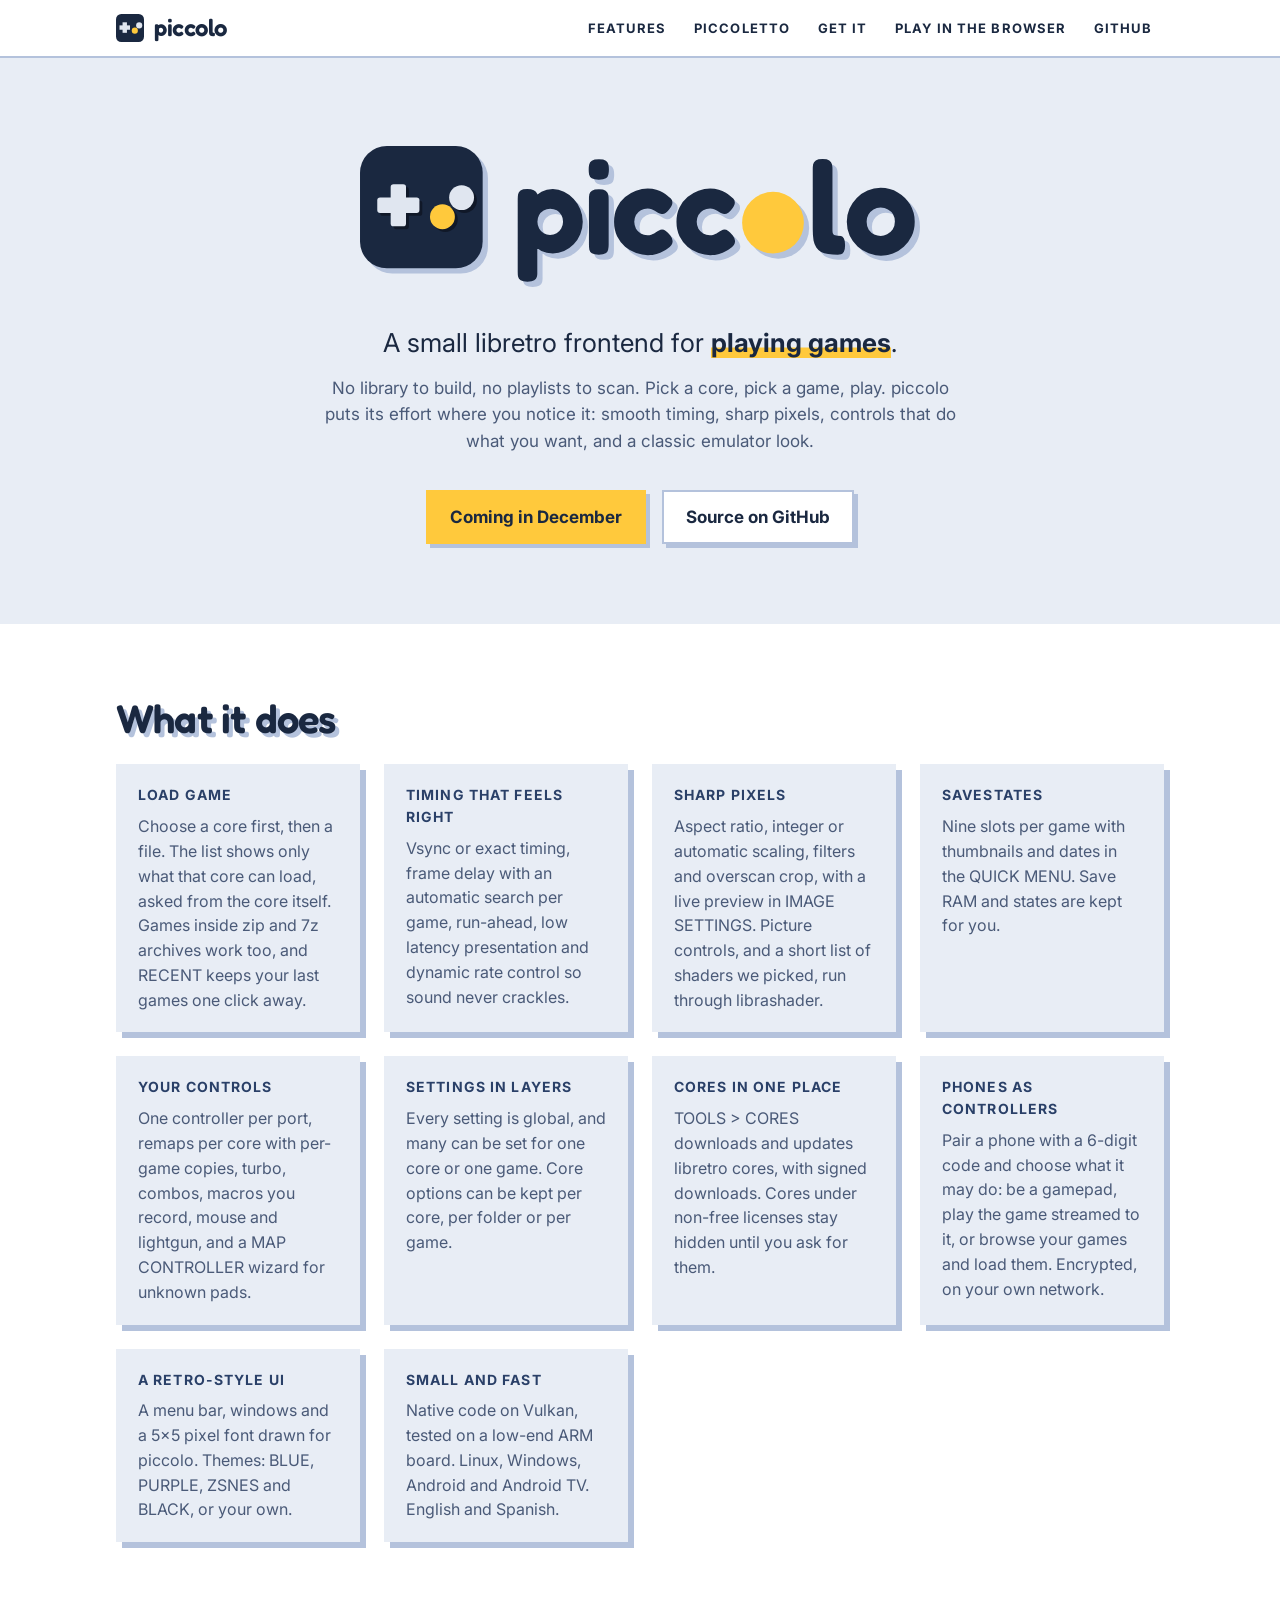
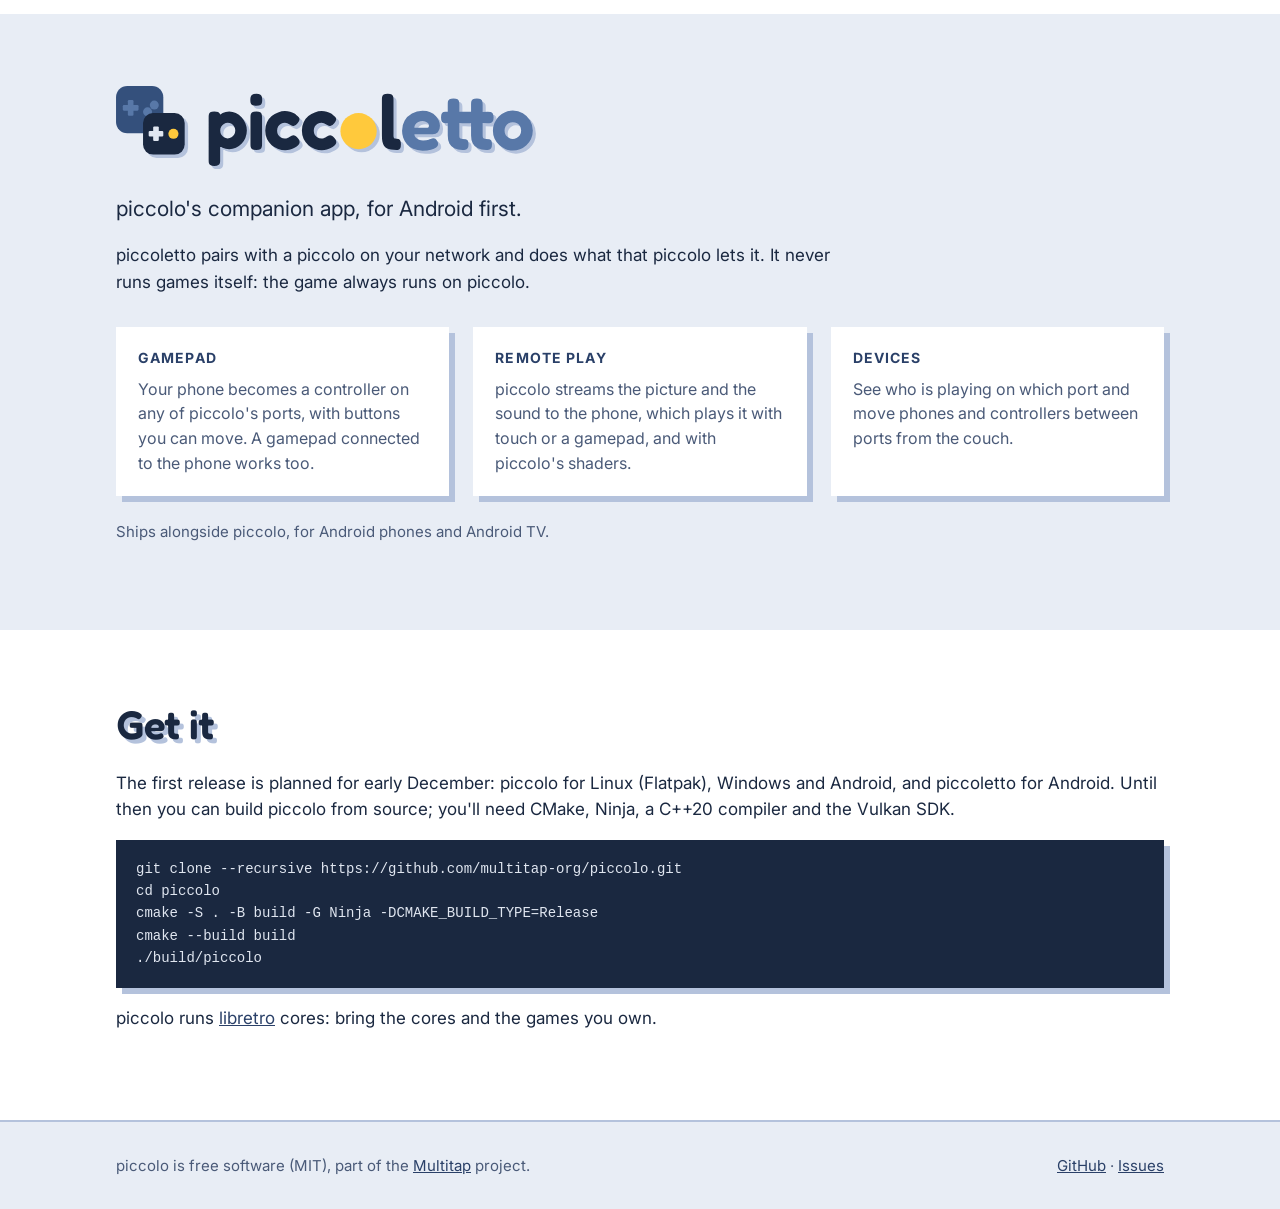
==== index.html @ 85d32338 "play/: piccolo in the browser (SameBoy), the web zip unzipped piccolo 0.3-wasm from piccolo's branch" ====
<!doctype html>
<html lang="en">
<head>
<meta charset="utf-8">
<meta name="viewport" content="width=device-width, initial-scale=1">
<title>piccolo: a small libretro frontend for playing games</title>
<meta name="description" content="piccolo is a small libretro frontend for playing games: no library, just load a game and play, with a retro-style UI, sync options, input mapping and savestates.">
<meta name="color-scheme" content="dark light">
<meta name="theme-color" content="#1A2840">
<link rel="icon" href="img/piccolo-icon-small.svg" type="image/svg+xml">
<link rel="icon" href="img/piccolo-icon-32.png" sizes="32x32" type="image/png">
<link rel="apple-touch-icon" href="img/piccolo-icon-256.png">
<meta property="og:title" content="piccolo">
<meta property="og:description" content="A small libretro frontend for playing games.">
<meta property="og:image" content="https://get-piccolo.app/img/piccolo-logo-dark.png">
<meta property="og:url" content="https://get-piccolo.app/">
<link rel="preconnect" href="https://fonts.googleapis.com">
<link rel="preconnect" href="https://fonts.gstatic.com" crossorigin>
<link rel="stylesheet" href="https://fonts.googleapis.com/css2?family=Fredoka:wght@600&family=Inter:wght@400;600;700&display=swap">
<link rel="stylesheet" href="css/site.css">
</head>
<body>

<header class="top">
  <div class="wrap top-row">
    <a class="brand" href="./"><img src="img/piccolo-icon-small.svg" width="28" height="28" alt=""> piccolo</a>
    <nav aria-label="Main">
      <a href="#features">Features</a>
      <a href="#piccoletto">piccoletto</a>
      <a href="#get">Get it</a>
      <a href="play/">Play in the browser</a>
      <a href="https://github.com/multitap-org/piccolo">GitHub</a>
    </nav>
  </div>
</header>

<main>

<section class="hero">
  <div class="wrap">
    <picture>
      <source srcset="img/piccolo-logo-light.svg" media="(prefers-color-scheme: light)">
      <img class="logo" src="img/piccolo-logo-dark.svg" width="639" height="161" alt="piccolo">
    </picture>
    <p class="tagline">A small libretro frontend for <strong>playing games</strong>.</p>
    <p class="lede">No library to build, no playlists to scan. Pick a core, pick a game, play.
      piccolo puts its effort where you notice it: smooth timing, sharp pixels,
      controls that do what you want, and a classic emulator look.</p>
    <div class="actions">
      <a class="btn primary" href="#get">Coming in December</a>
      <a class="btn" href="https://github.com/multitap-org/piccolo">Source on GitHub</a>
    </div>
  </div>
</section>

<section id="features" class="band">
  <div class="wrap">
    <h2>What it does</h2>
    <div class="grid">
      <article class="card">
        <h3>LOAD GAME</h3>
        <p>Choose a core first, then a file. The list shows only what that core can load, asked
          from the core itself. Games inside zip and 7z archives work too, and RECENT keeps your
          last games one click away.</p>
      </article>
      <article class="card">
        <h3>Timing that feels right</h3>
        <p>Vsync or exact timing, frame delay with an automatic search per game, run-ahead,
          low latency presentation and dynamic rate control so sound never crackles.</p>
      </article>
      <article class="card">
        <h3>Sharp pixels</h3>
        <p>Aspect ratio, integer or automatic scaling, filters and overscan crop, with a live
          preview in IMAGE SETTINGS. Picture controls, and a short list of shaders we picked,
          run through librashader.</p>
      </article>
      <article class="card">
        <h3>Savestates</h3>
        <p>Nine slots per game with thumbnails and dates in the QUICK MENU. Save RAM and states
          are kept for you.</p>
      </article>
      <article class="card">
        <h3>Your controls</h3>
        <p>One controller per port, remaps per core with per-game copies, turbo, combos, macros
          you record, mouse and lightgun, and a MAP CONTROLLER wizard for unknown pads.</p>
      </article>
      <article class="card">
        <h3>Settings in layers</h3>
        <p>Every setting is global, and many can be set for one core or one game. Core options
          can be kept per core, per folder or per game.</p>
      </article>
      <article class="card">
        <h3>Cores in one place</h3>
        <p>TOOLS &gt; CORES downloads and updates libretro cores, with signed downloads. Cores
          under non-free licenses stay hidden until you ask for them.</p>
      </article>
      <article class="card">
        <h3>Phones as controllers</h3>
        <p>Pair a phone with a 6-digit code and choose what it may do: be a gamepad, play the
          game streamed to it, or browse your games and load them. Encrypted, on your
          own network.</p>
      </article>
      <article class="card">
        <h3>A retro-style UI</h3>
        <p>A menu bar, windows and a 5&times;5 pixel font drawn for piccolo. Themes: BLUE,
          PURPLE, ZSNES and BLACK, or your own.</p>
      </article>
      <article class="card">
        <h3>Small and fast</h3>
        <p>Native code on Vulkan, tested on a low-end ARM board. Linux, Windows, Android and
          Android TV. English and Spanish.</p>
      </article>
    </div>
  </div>
</section>

<section id="piccoletto">
  <div class="wrap">
    <div>
      <h2 class="visually-hidden">piccoletto</h2>
      <picture>
        <source srcset="img/piccoletto-logo-light.svg" media="(prefers-color-scheme: light)">
        <img class="logo-small" src="img/piccoletto-logo-dark.svg" width="816" height="161" alt="piccoletto">
      </picture>
      <p class="tagline-small">piccolo's companion app, for Android first.</p>
      <p>piccoletto pairs with a piccolo on your network and does what that piccolo lets it.
        It never runs games itself: the game always runs on piccolo.</p>
      <div class="modes">
        <article class="card">
          <h3>GAMEPAD</h3>
          <p>Your phone becomes a controller on any of piccolo's ports, with buttons you can
            move. A gamepad connected to the phone works too.</p>
        </article>
        <article class="card">
          <h3>REMOTE PLAY</h3>
          <p>piccolo streams the picture and the sound to the phone, which plays it with
            touch or a gamepad, and with piccolo's shaders.</p>
        </article>
        <article class="card">
          <h3>DEVICES</h3>
          <p>See who is playing on which port and move phones and controllers between ports
            from the couch.</p>
        </article>
      </div>
      <p class="note">Ships alongside piccolo, for Android phones and Android TV.</p>
    </div>
  </div>
</section>

<section id="get" class="band">
  <div class="wrap">
    <h2>Get it</h2>
    <p>The first release is planned for early December: piccolo for Linux (Flatpak), Windows and
      Android, and piccoletto for Android. Until then you can build piccolo from source; you'll
      need CMake, Ninja, a C++20 compiler and the Vulkan SDK.</p>
<pre><code>git clone --recursive https://github.com/multitap-org/piccolo.git
cd piccolo
cmake -S . -B build -G Ninja -DCMAKE_BUILD_TYPE=Release
cmake --build build
./build/piccolo</code></pre>
    <p>piccolo runs <a href="https://www.libretro.com/">libretro</a> cores: bring the cores and the games you own.</p>
  </div>
</section>

</main>

<footer>
  <div class="wrap foot-row">
    <p>piccolo is free software (MIT), part of the <a href="https://github.com/multitap-org">Multitap</a> project.</p>
    <p><a href="https://github.com/multitap-org/piccolo">GitHub</a> &middot; <a href="https://github.com/multitap-org/piccolo/issues">Issues</a></p>
  </div>
</footer>

</body>
</html>
---- css/site.css ----
/* piccolo site. Colors from the BLUE theme (see piccolo/assets/branding/README.md). */

:root {
  --bg: #1A2840;
  --band: #2A4068;
  --card: #2A4068;
  --card-on-band: #1A2840;
  --text: #E0E6F0;
  --muted: #AEBBD4;
  --shadow: #101828;
  --edge: #5878A8;
  --accent: #FFC93C;
  --link: #9DB8E8;
  --code-bg: #101828;
}

@media (prefers-color-scheme: light) {
  :root {
    --bg: #E8EDF5;
    --band: #FFFFFF;
    --card: #FFFFFF;
    --card-on-band: #E8EDF5;
    --text: #1A2840;
    --muted: #4A5A78;
    --shadow: #B4C2DC;
    --edge: #B4C2DC;
    --accent: #FFC93C;
    --link: #2A4068;
    --code-bg: #1A2840;
  }
}

* { box-sizing: border-box; }

body {
  margin: 0;
  background: var(--bg);
  color: var(--text);
  font: 400 17px/1.55 Inter, system-ui, sans-serif;
}

a { color: var(--link); }
a:hover { color: var(--accent); }

.wrap { max-width: 1080px; margin: 0 auto; padding: 0 16px; }

h2, h3, .brand { font-family: Fredoka, Inter, sans-serif; font-weight: 600; letter-spacing: -0.02em; }
h2 { font-size: 40px; line-height: 1.1; margin: 0 0 24px; text-shadow: 4px 4px 0 var(--shadow); }

/* Header: like piccolo's menu bar, uppercase entries on one strip. */
.top { background: var(--band); border-bottom: 2px solid var(--shadow); }
.top-row { display: flex; align-items: center; justify-content: space-between; gap: 16px; flex-wrap: wrap; min-height: 56px; }
.brand { display: flex; align-items: center; gap: 10px; font-size: 24px; color: var(--text); text-decoration: none; }
nav { display: flex; gap: 4px; flex-wrap: wrap; }
nav a {
  color: var(--text); text-decoration: none; padding: 10px 12px;
  font-size: 13px; font-weight: 700; letter-spacing: 0.08em; text-transform: uppercase;
}
nav a:hover { background: var(--accent); color: #1A2840; }

section { padding: 72px 0; }
.band { background: var(--band); }

.hero { padding: 88px 0 80px; text-align: center; }
.logo { width: min(560px, 100%); height: auto; }
.tagline { font-size: 26px; margin: 28px 0 12px; }
.tagline strong { color: var(--accent); font-weight: 700; }
.lede { max-width: 640px; margin: 0 auto; color: var(--muted); }

.actions { display: flex; gap: 16px; justify-content: center; flex-wrap: wrap; margin-top: 36px; }
.btn {
  display: inline-block; min-height: 48px; padding: 12px 22px;
  font-weight: 700; text-decoration: none; color: var(--text);
  background: var(--band); border: 2px solid var(--edge);
  box-shadow: 4px 4px 0 var(--shadow);
}
.btn:hover { color: var(--text); transform: translate(2px, 2px); box-shadow: 2px 2px 0 var(--shadow); }
.btn.primary { background: var(--accent); border-color: var(--accent); color: #1A2840; }

.grid { display: grid; grid-template-columns: repeat(auto-fill, minmax(240px, 1fr)); gap: 24px; }
.card { background: var(--card-on-band); padding: 20px 22px; box-shadow: 6px 6px 0 var(--shadow); }
.card h3 {
  margin: 0 0 8px; font-family: Inter, sans-serif; font-size: 14px; font-weight: 700;
  letter-spacing: 0.08em; text-transform: uppercase; color: var(--accent);
}
/* Yellow text doesn't read on the light page: there the accent is a highlighter stroke. */
@media (prefers-color-scheme: light) {
  .card h3 { color: #2A4068; }
  .tagline strong { color: var(--text); box-shadow: inset 0 -0.4em 0 var(--accent); }
}
.card p { margin: 0; color: var(--muted); font-size: 16px; }

.logo-small { width: min(420px, 100%); height: auto; margin-bottom: 16px; }
.visually-hidden {
  position: absolute; width: 1px; height: 1px; overflow: hidden;
  clip: rect(0 0 0 0); white-space: nowrap;
}
#piccoletto p { max-width: 720px; }
.tagline-small { font-size: 21px; margin: 0 0 8px; }
.modes { display: grid; grid-template-columns: repeat(auto-fit, minmax(240px, 1fr)); gap: 24px; margin: 32px 0 24px; }
.modes .card { background: var(--card); }
.note { color: var(--muted); font-size: 15px; }

pre {
  background: var(--code-bg); color: #E0E6F0; padding: 18px 20px; overflow-x: auto;
  font: 14px/1.6 ui-monospace, "JetBrains Mono", Menlo, monospace;
  box-shadow: 6px 6px 0 var(--shadow);
}

footer { padding: 32px 0; border-top: 2px solid var(--shadow); color: var(--muted); font-size: 15px; }
.foot-row { display: flex; justify-content: space-between; gap: 16px; flex-wrap: wrap; }
footer p { margin: 0; }

@media (max-width: 600px) {
  h2 { font-size: 32px; }
  section { padding: 56px 0; }
  .hero { padding: 56px 0; }
  .tagline { font-size: 21px; }
}
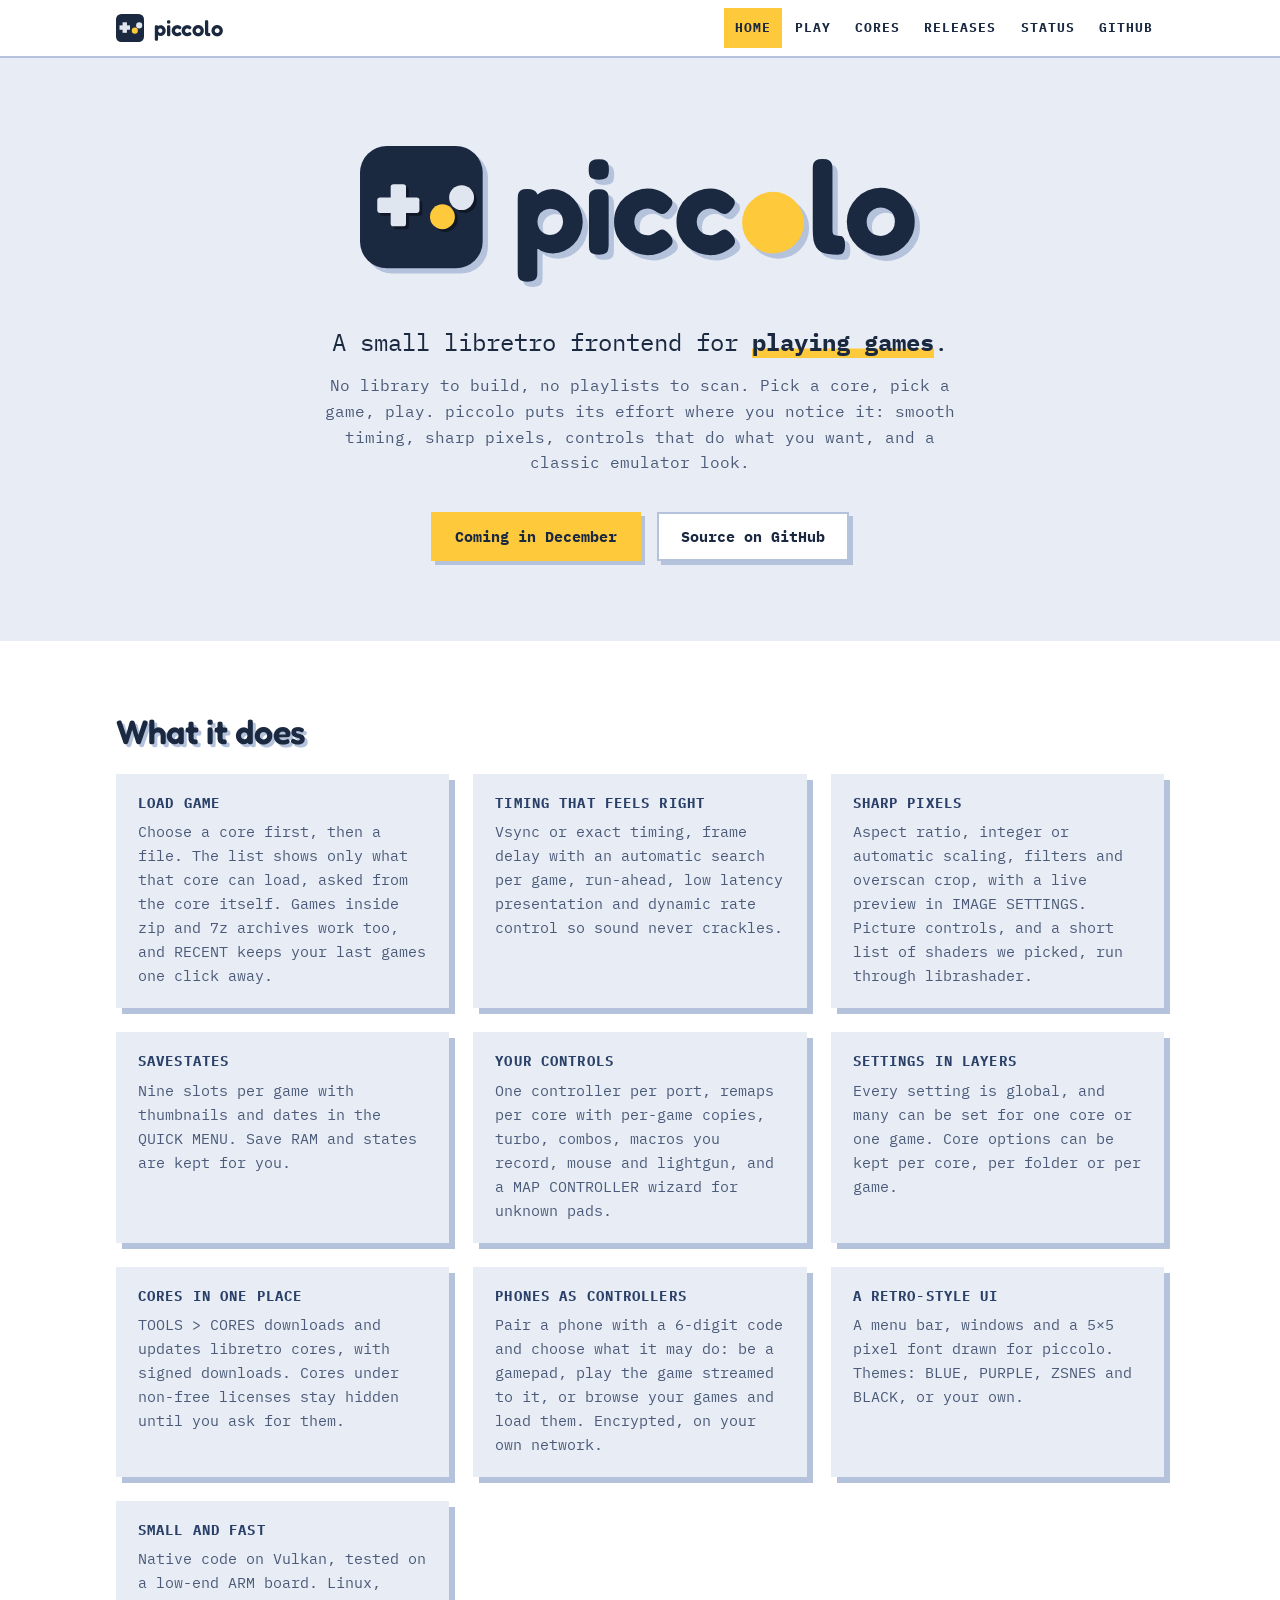
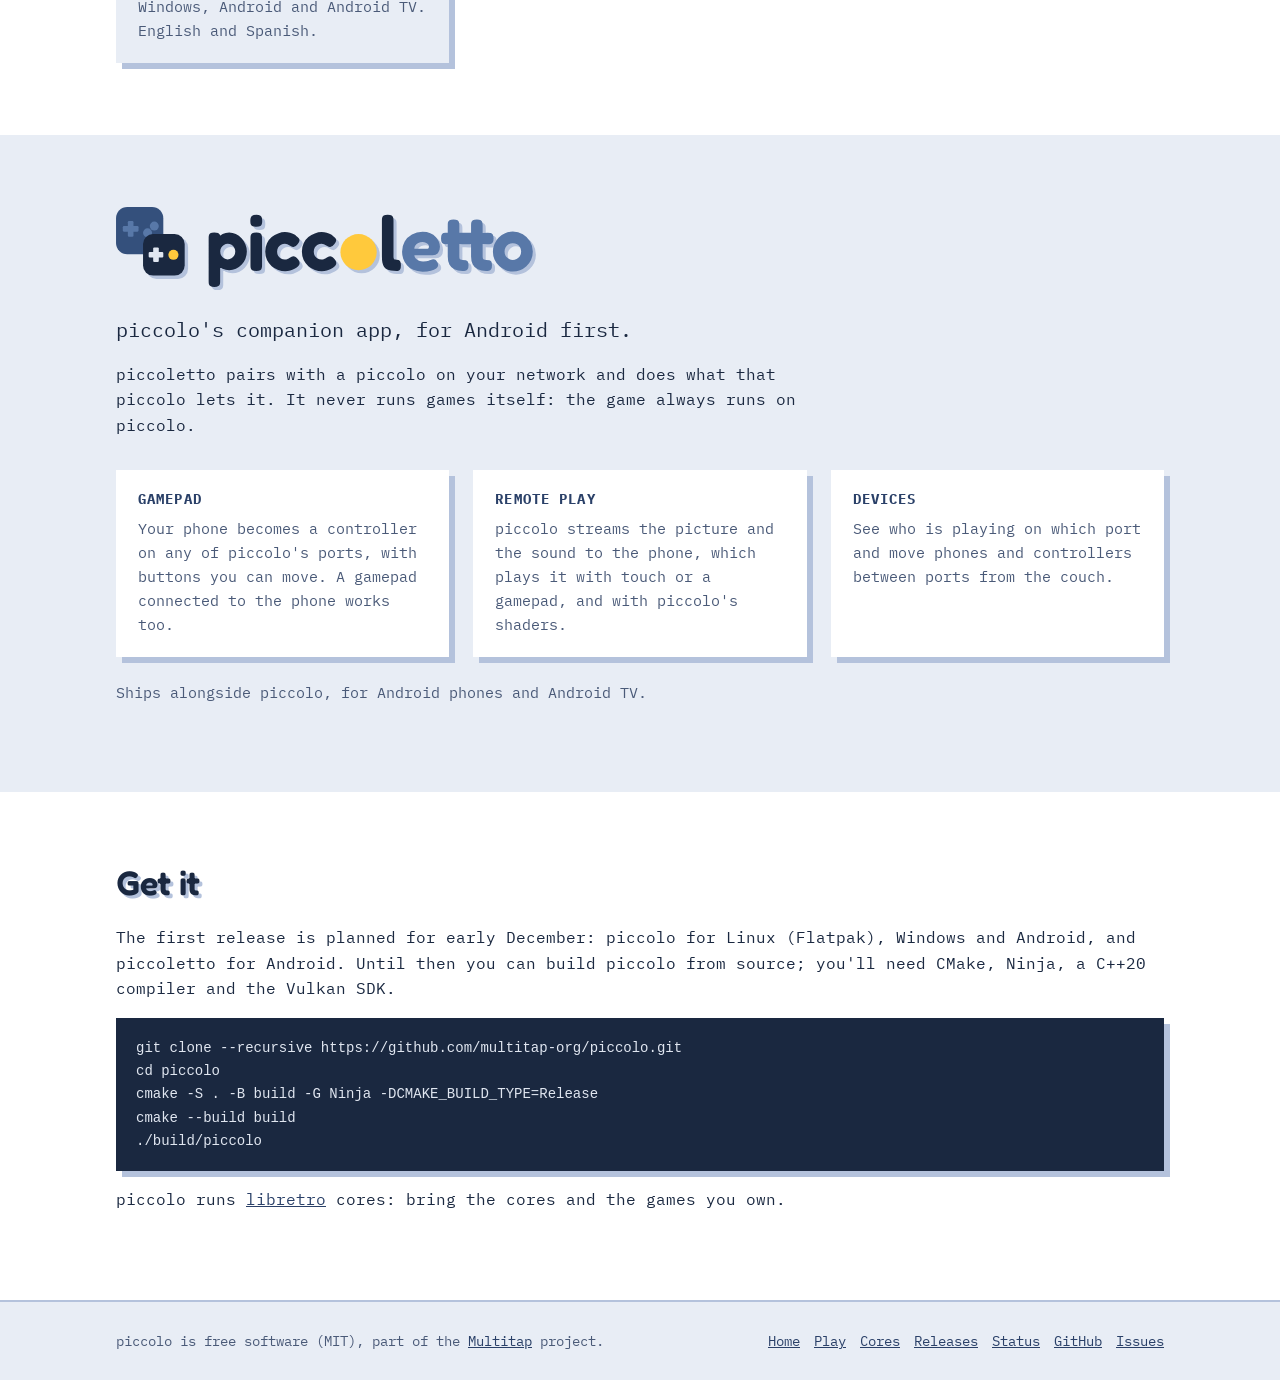
==== commit 748b346b: "The shared look of piccolo's websites: assets/v1 (Fredoka + IBM Plex Mono served here, sites bar, fo" ====
--- a/index.html
+++ b/index.html
@@ -14,25 +14,26 @@
 <meta property="og:description" content="A small libretro frontend for playing games.">
 <meta property="og:image" content="https://get-piccolo.app/img/piccolo-logo-dark.png">
 <meta property="og:url" content="https://get-piccolo.app/">
-<link rel="preconnect" href="https://fonts.googleapis.com">
-<link rel="preconnect" href="https://fonts.gstatic.com" crossorigin>
-<link rel="stylesheet" href="https://fonts.googleapis.com/css2?family=Fredoka:wght@600&family=Inter:wght@400;600;700&display=swap">
-<link rel="stylesheet" href="css/site.css">
+<link rel="stylesheet" href="assets/v1/site.css">
+<link rel="stylesheet" href="css/home.css">
 </head>
-<body>
+<body data-site="home">
 
-<header class="top">
-  <div class="wrap top-row">
-    <a class="brand" href="./"><img src="img/piccolo-icon-small.svg" width="28" height="28" alt=""> piccolo</a>
-    <nav aria-label="Main">
-      <a href="#features">Features</a>
-      <a href="#piccoletto">piccoletto</a>
-      <a href="#get">Get it</a>
-      <a href="play/">Play in the browser</a>
+<!-- sites-header (tools/sync-snippets.sh) -->
+<header class="sites-bar">
+  <div class="wrap sites-bar-row">
+    <a class="sites-brand" href="https://get-piccolo.app/"><svg viewBox="0 0 64 64" aria-hidden="true"><rect width="64" height="64" rx="12" fill="#1A2840"/><rect x="8" y="26" width="24" height="10" fill="#E0E6F0"/><rect x="15" y="19" width="10" height="24" fill="#E0E6F0"/><circle cx="43" cy="38" r="7" fill="#FFC93C"/><circle cx="53" cy="26" r="7" fill="#E0E6F0"/></svg> piccolo</a>
+    <nav class="sites-nav" aria-label="piccolo's sites">
+      <a data-site="home" href="https://get-piccolo.app/">Home</a>
+      <a data-site="play" href="https://get-piccolo.app/play/">Play</a>
+      <a data-site="cores" href="https://cores.get-piccolo.app/cores/">Cores</a>
+      <a data-site="releases" href="https://releases.get-piccolo.app/">Releases</a>
+      <a data-site="status" href="https://beacon.get-piccolo.app/status/">Status</a>
       <a href="https://github.com/multitap-org/piccolo">GitHub</a>
     </nav>
   </div>
 </header>
+<!-- /sites-header -->
 
 <main>
 
@@ -164,12 +165,14 @@
 
 </main>
 
-<footer>
-  <div class="wrap foot-row">
+<!-- sites-footer (tools/sync-snippets.sh) -->
+<footer class="sites-foot">
+  <div class="wrap sites-foot-row">
     <p>piccolo is free software (MIT), part of the <a href="https://github.com/multitap-org">Multitap</a> project.</p>
-    <p><a href="https://github.com/multitap-org/piccolo">GitHub</a> &middot; <a href="https://github.com/multitap-org/piccolo/issues">Issues</a></p>
+    <p class="sites-foot-links"><a href="https://get-piccolo.app/">Home</a> <a href="https://get-piccolo.app/play/">Play</a> <a href="https://cores.get-piccolo.app/cores/">Cores</a> <a href="https://releases.get-piccolo.app/">Releases</a> <a href="https://beacon.get-piccolo.app/status/">Status</a> <a href="https://github.com/multitap-org/piccolo">GitHub</a> <a href="https://github.com/multitap-org/piccolo/issues">Issues</a></p>
   </div>
 </footer>
+<!-- /sites-footer -->
 
 </body>
 </html>
--- a/assets/v1/site.css
+++ b/assets/v1/site.css
@@ -0,0 +1,187 @@
+/* piccolo's websites: the look they all share (assets/v1/README.md).
+   get-piccolo.app, play., cores., releases. and the beacon's status page link
+   or copy this file; each page adds only its own parts.
+   Colors from piccolo's BLUE theme (piccolo/assets/branding/README.md): dark
+   by default, light with prefers-color-scheme. Headings in Fredoka, text in
+   IBM Plex Mono (both OFL, fonts/), served from here: no font requests to
+   anyone else.
+   v1 stays compatible: class names and tokens here are only added, never
+   renamed or removed. A breaking change is a new folder, v2. */
+
+@font-face {
+  font-family: "Fredoka";
+  font-weight: 600;
+  font-display: swap;
+  src: url("fonts/fredoka-600.woff2") format("woff2");
+}
+@font-face {
+  font-family: "IBM Plex Mono";
+  font-weight: 400;
+  font-display: swap;
+  src: url("fonts/plex-mono-400.woff2") format("woff2");
+}
+@font-face {
+  font-family: "IBM Plex Mono";
+  font-weight: 700;
+  font-display: swap;
+  src: url("fonts/plex-mono-700.woff2") format("woff2");
+}
+
+:root {
+  --bg: #1A2840;
+  --band: #2A4068;
+  --card: #2A4068;
+  --card-on-band: #1A2840;
+  --text: #E0E6F0;
+  --muted: #AEBBD4;
+  --shadow: #101828;
+  --edge: #5878A8;
+  --grid: #3A5482;
+  --accent: #FFC93C;
+  --on-accent: #1A2840;
+  --heading-accent: #FFC93C;
+  --link: #9DB8E8;
+  --good: #6FD08C;
+  --code-bg: #101828;
+  --font-text: "IBM Plex Mono", ui-monospace, Menlo, Consolas, monospace;
+  --font-heading: "Fredoka", system-ui, sans-serif;
+  color-scheme: dark;
+}
+
+@media (prefers-color-scheme: light) {
+  :root {
+    --bg: #E8EDF5;
+    --band: #FFFFFF;
+    --card: #FFFFFF;
+    --card-on-band: #E8EDF5;
+    --text: #1A2840;
+    --muted: #4A5A78;
+    --shadow: #B4C2DC;
+    --edge: #B4C2DC;
+    --grid: #D2DBEA;
+    /* Yellow text doesn't read on the light page: headings go blue. */
+    --heading-accent: #2A4068;
+    --link: #2A4068;
+    --good: #1E8A45;
+    --code-bg: #1A2840;
+    color-scheme: light;
+  }
+}
+
+* { box-sizing: border-box; }
+
+body {
+  margin: 0;
+  background: var(--bg);
+  color: var(--text);
+  font: 400 16px/1.6 var(--font-text);
+}
+
+a { color: var(--link); }
+a:hover { color: var(--accent); }
+a:focus-visible, button:focus-visible { outline: 2px solid var(--accent); outline-offset: 2px; }
+
+.wrap { max-width: 1080px; margin: 0 auto; padding: 0 16px; }
+
+h1, h2, h3 { font-family: var(--font-heading); font-weight: 600; letter-spacing: -0.01em; text-wrap: balance; }
+h1, h2 { line-height: 1.1; text-shadow: 3px 3px 0 var(--shadow); }
+h1 { font-size: 40px; margin: 0 0 20px; }
+h2 { font-size: 34px; margin: 0 0 24px; }
+
+/* Small uppercase label above a group. */
+.label {
+  margin: 0 0 10px; font-size: 12px; font-weight: 700; letter-spacing: 0.1em;
+  text-transform: uppercase; color: var(--muted);
+}
+
+/* ---- The sites bar: the same markup on every site (sites-header.html).
+   <body data-site="home|play|cores|releases|status"> lights its entry and
+   names the site next to the brand. ---- */
+.sites-bar { background: var(--band); border-bottom: 2px solid var(--shadow); }
+.sites-bar-row { display: flex; align-items: center; gap: 8px 20px; flex-wrap: wrap; min-height: 56px; }
+.sites-brand {
+  display: flex; align-items: center; gap: 10px; color: var(--text); text-decoration: none;
+  font: 600 22px/1 var(--font-heading); letter-spacing: -0.01em; white-space: nowrap;
+}
+.sites-brand svg { width: 28px; height: 28px; flex: none; }
+.sites-brand::after { font: 400 14px/1 var(--font-text); color: var(--muted); letter-spacing: 0; }
+body[data-site="play"] .sites-brand::after { content: "/ play"; }
+body[data-site="cores"] .sites-brand::after { content: "/ cores"; }
+body[data-site="releases"] .sites-brand::after { content: "/ releases"; }
+body[data-site="status"] .sites-brand::after { content: "/ status"; }
+.sites-nav { display: flex; gap: 2px; margin-left: auto; }
+.sites-nav a {
+  color: var(--text); text-decoration: none; padding: 10px 11px; white-space: nowrap;
+  font-size: 13px; font-weight: 700; letter-spacing: 0.08em; text-transform: uppercase;
+}
+.sites-nav a:hover { color: var(--text); box-shadow: inset 0 -3px 0 var(--accent); }
+body[data-site="home"] .sites-nav a[data-site="home"],
+body[data-site="play"] .sites-nav a[data-site="play"],
+body[data-site="cores"] .sites-nav a[data-site="cores"],
+body[data-site="releases"] .sites-nav a[data-site="releases"],
+body[data-site="status"] .sites-nav a[data-site="status"] {
+  background: var(--accent); color: var(--on-accent); box-shadow: none;
+}
+
+/* ---- The footer: identical everywhere (sites-footer.html). ---- */
+.sites-foot { border-top: 2px solid var(--shadow); color: var(--muted); font-size: 14px; padding: 28px 0 32px; }
+.sites-foot-row { display: flex; justify-content: space-between; gap: 8px 24px; flex-wrap: wrap; }
+.sites-foot p { margin: 0; }
+.sites-foot-links { display: flex; flex-wrap: wrap; gap: 4px 14px; }
+
+/* ---- Pieces the pages share ---- */
+.btn {
+  display: inline-block; min-height: 48px; padding: 12px 22px;
+  font: 700 15px/1.4 var(--font-text); text-decoration: none; color: var(--text);
+  background: var(--band); border: 2px solid var(--edge); box-shadow: 4px 4px 0 var(--shadow);
+  cursor: pointer;
+}
+.btn:hover { color: var(--text); transform: translate(2px, 2px); box-shadow: 2px 2px 0 var(--shadow); }
+.btn.primary { background: var(--accent); border-color: var(--accent); color: var(--on-accent); }
+
+.panel { background: var(--band); box-shadow: 6px 6px 0 var(--shadow); }
+.card { background: var(--card-on-band); padding: 20px 22px; box-shadow: 6px 6px 0 var(--shadow); }
+.card h3 {
+  margin: 0 0 8px; font: 700 14px/1.3 var(--font-text); letter-spacing: 0.08em;
+  text-transform: uppercase; color: var(--heading-accent);
+}
+.card p { margin: 0; color: var(--muted); font-size: 15px; }
+
+pre {
+  background: var(--code-bg); color: #E0E6F0; padding: 18px 20px; overflow-x: auto;
+  font: 14px/1.6 var(--font-text); box-shadow: 6px 6px 0 var(--shadow);
+}
+
+/* A file listing (cores., releases.): <div class="panel table-wrap"><table class="listing">. */
+.table-wrap { overflow-x: auto; }
+table.listing { width: 100%; border-collapse: collapse; font-size: 15px; }
+table.listing th, table.listing td { padding: 8px 14px; text-align: left; white-space: nowrap; }
+table.listing th {
+  font-size: 12px; font-weight: 700; letter-spacing: 0.1em; text-transform: uppercase;
+  color: var(--muted); border-bottom: 2px solid var(--shadow);
+}
+table.listing tr + tr td { border-top: 1px solid var(--shadow); }
+table.listing td.name { width: 100%; white-space: normal; overflow-wrap: anywhere; }
+table.listing a { text-decoration: none; }
+table.listing tr.dir a { font-weight: 700; }
+table.listing .size { text-align: right; }
+table.listing td.size, table.listing td.date { color: var(--muted); font-variant-numeric: tabular-nums; }
+table.listing tr.group td {
+  padding-top: 18px; font-size: 12px; font-weight: 700; letter-spacing: 0.1em;
+  text-transform: uppercase; color: var(--muted); border-top: 2px solid var(--shadow);
+}
+
+.visually-hidden {
+  position: absolute; width: 1px; height: 1px; overflow: hidden;
+  clip: rect(0 0 0 0); white-space: nowrap;
+}
+
+@media (max-width: 600px) {
+  h1 { font-size: 30px; }
+  h2 { font-size: 28px; }
+  .sites-bar-row { gap: 0; padding-top: 10px; }
+  /* The entries scroll sideways under the brand on a phone. */
+  .sites-nav { margin: 0 -16px; padding: 0 5px 2px; width: calc(100% + 32px); overflow-x: auto; scrollbar-width: none; }
+  table.listing th, table.listing td { padding: 8px 10px; }
+  table.listing .date { display: none; }
+}
--- a/css/home.css
+++ b/css/home.css
@@ -0,0 +1,31 @@
+/* get-piccolo.app's own parts. The shared look (colors, fonts, sites bar,
+   footer, buttons, cards) is in assets/v1/site.css. */
+
+section { padding: 72px 0; }
+.band { background: var(--band); }
+
+.hero { padding: 88px 0 80px; text-align: center; }
+.logo { width: min(560px, 100%); height: auto; }
+.tagline { font-size: 24px; margin: 28px 0 12px; }
+.tagline strong { color: var(--accent); font-weight: 700; }
+.lede { max-width: 640px; margin: 0 auto; color: var(--muted); }
+.actions { display: flex; gap: 16px; justify-content: center; flex-wrap: wrap; margin-top: 36px; }
+
+.grid { display: grid; grid-template-columns: repeat(auto-fill, minmax(260px, 1fr)); gap: 24px; }
+
+.logo-small { width: min(420px, 100%); height: auto; margin-bottom: 16px; }
+#piccoletto p { max-width: 720px; }
+.tagline-small { font-size: 20px; margin: 0 0 8px; }
+.modes { display: grid; grid-template-columns: repeat(auto-fit, minmax(260px, 1fr)); gap: 24px; margin: 32px 0 24px; }
+.modes .card { background: var(--card); }
+.note { color: var(--muted); font-size: 15px; }
+
+@media (prefers-color-scheme: light) {
+  .tagline strong { color: var(--text); box-shadow: inset 0 -0.4em 0 var(--accent); }
+}
+
+@media (max-width: 600px) {
+  section { padding: 56px 0; }
+  .hero { padding: 56px 0; }
+  .tagline { font-size: 20px; }
+}
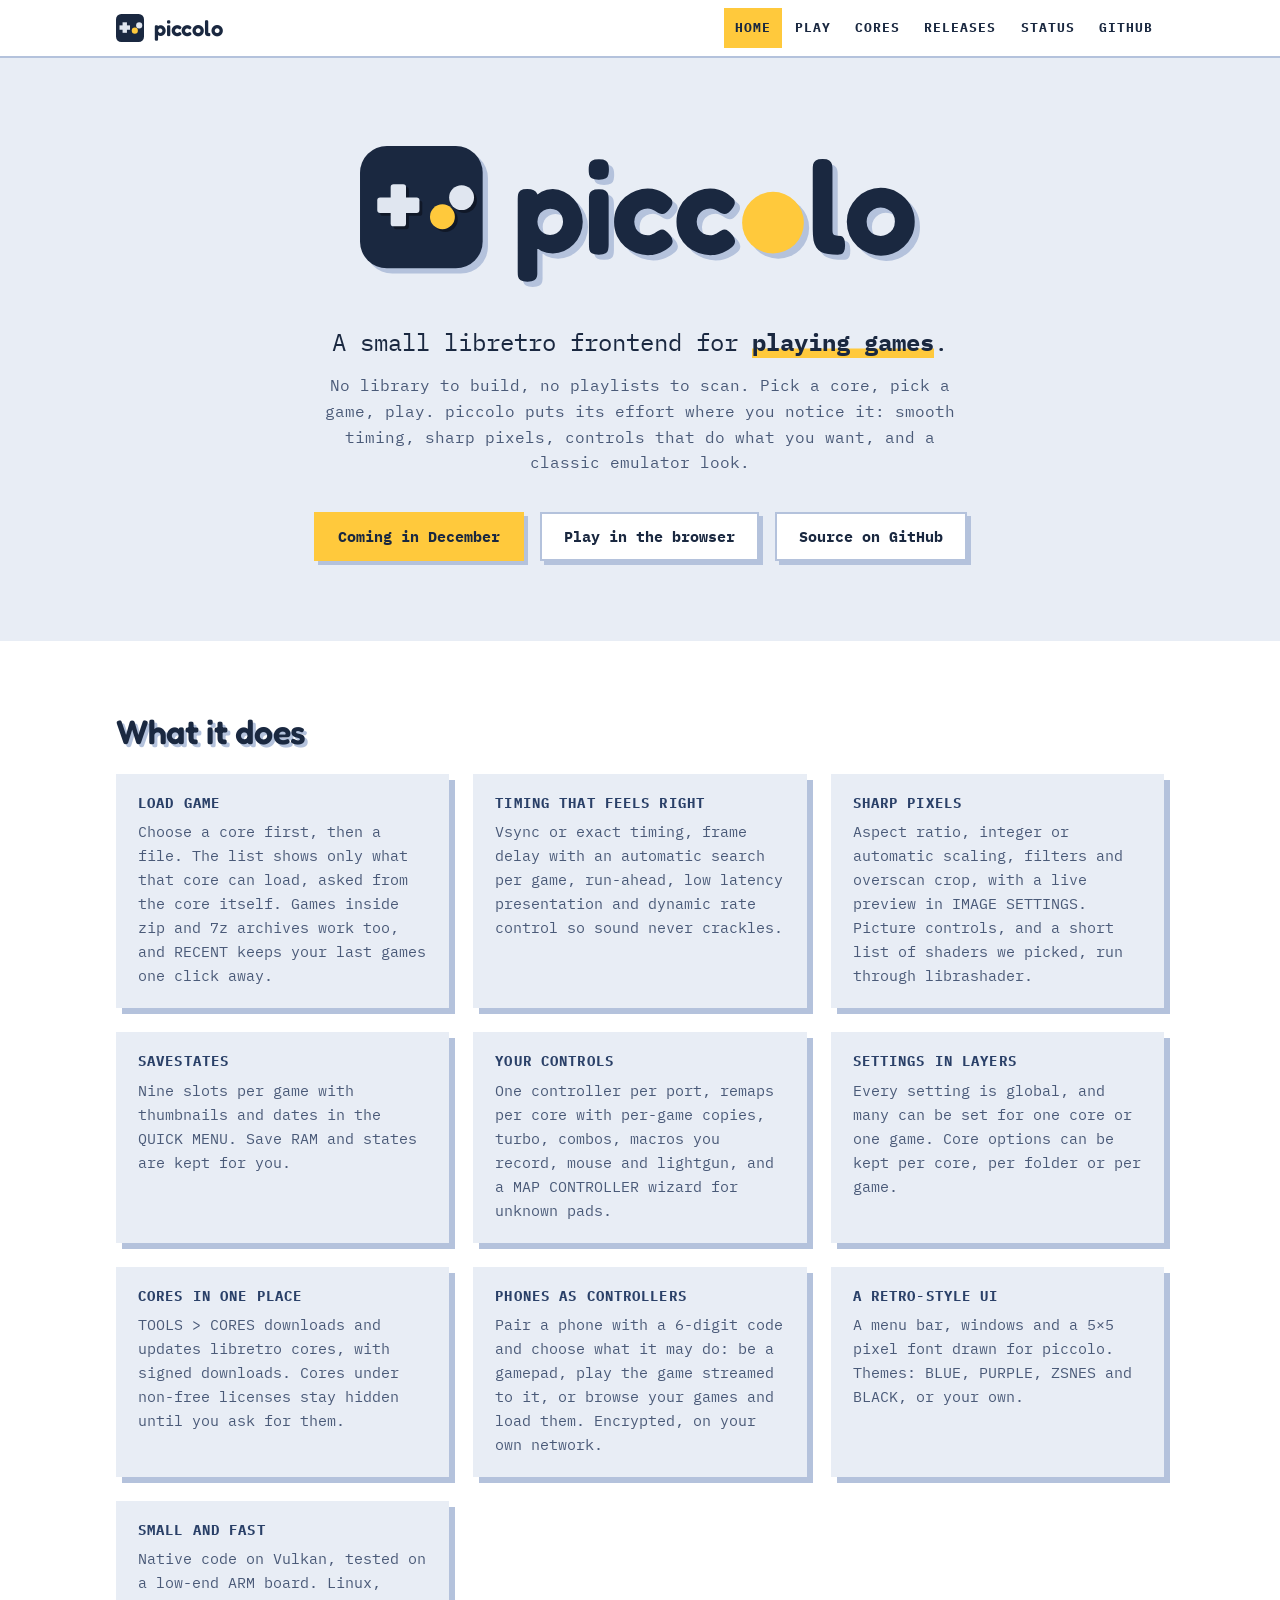
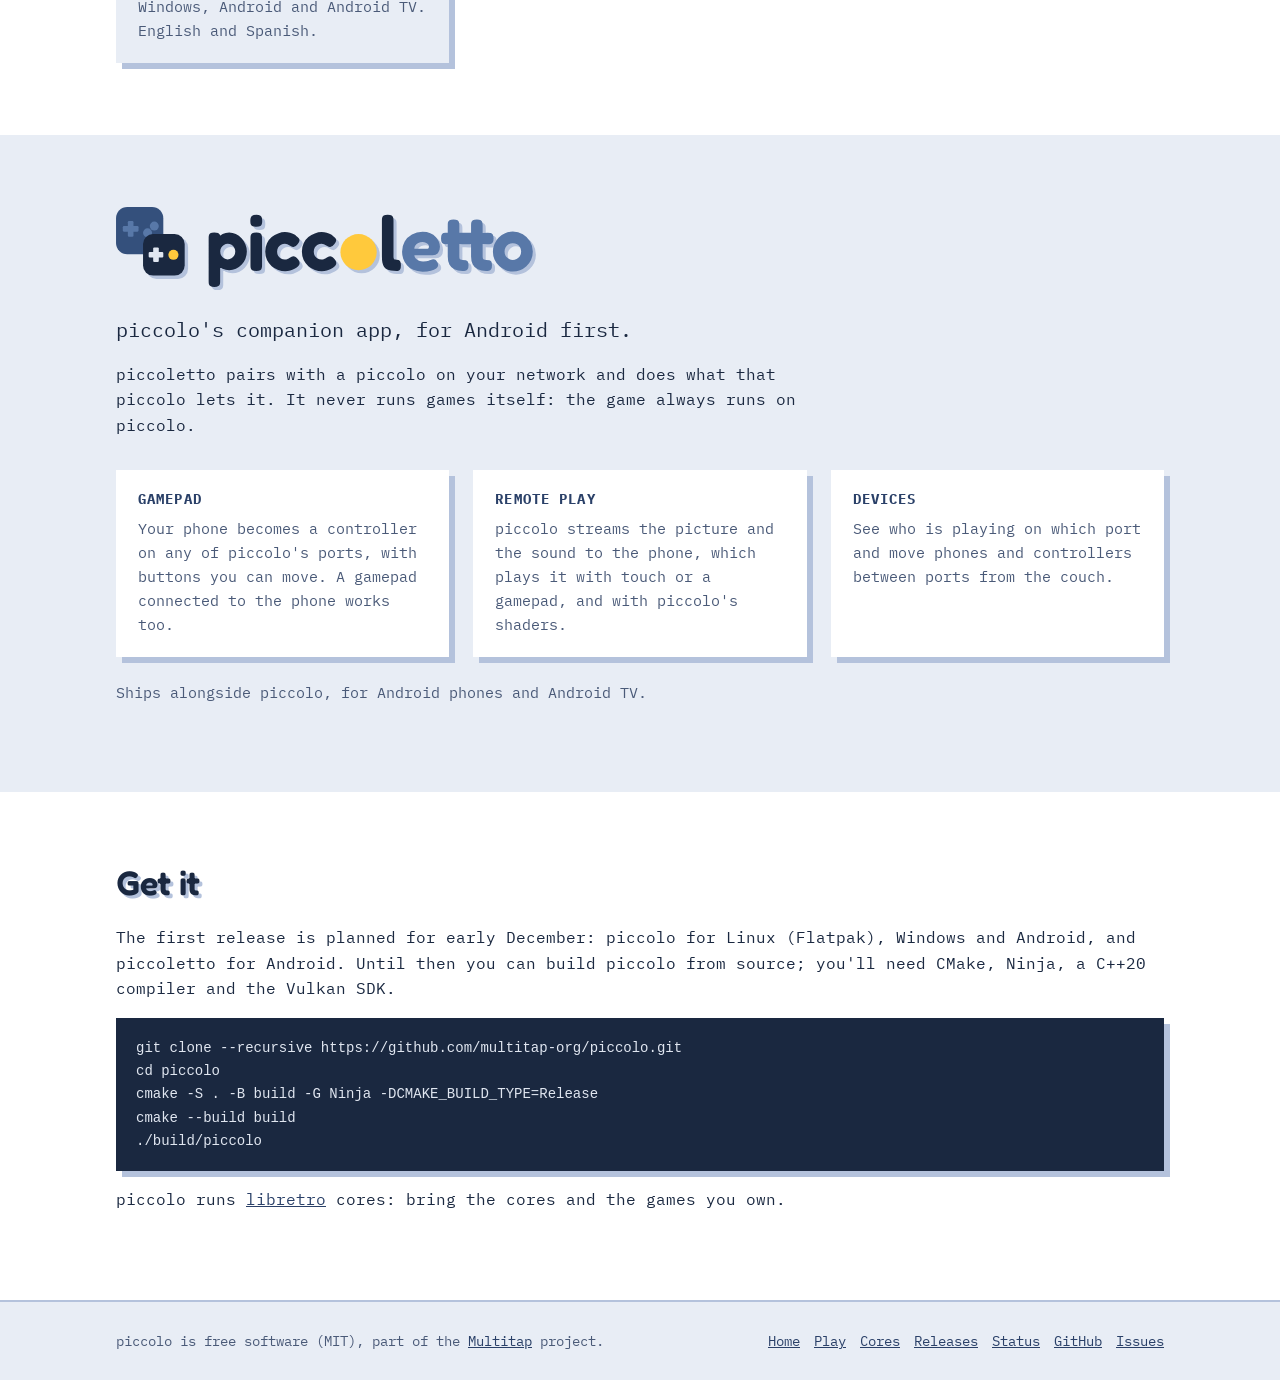
==== commit f67157be: "Home: a Play in the browser button (the old menu bar had the link) Co-Authored-By: Claude Opus 5.5 <" ====
--- a/index.html
+++ b/index.html
@@ -49,6 +49,7 @@
       controls that do what you want, and a classic emulator look.</p>
     <div class="actions">
       <a class="btn primary" href="#get">Coming in December</a>
+      <a class="btn" href="play/">Play in the browser</a>
       <a class="btn" href="https://github.com/multitap-org/piccolo">Source on GitHub</a>
     </div>
   </div>
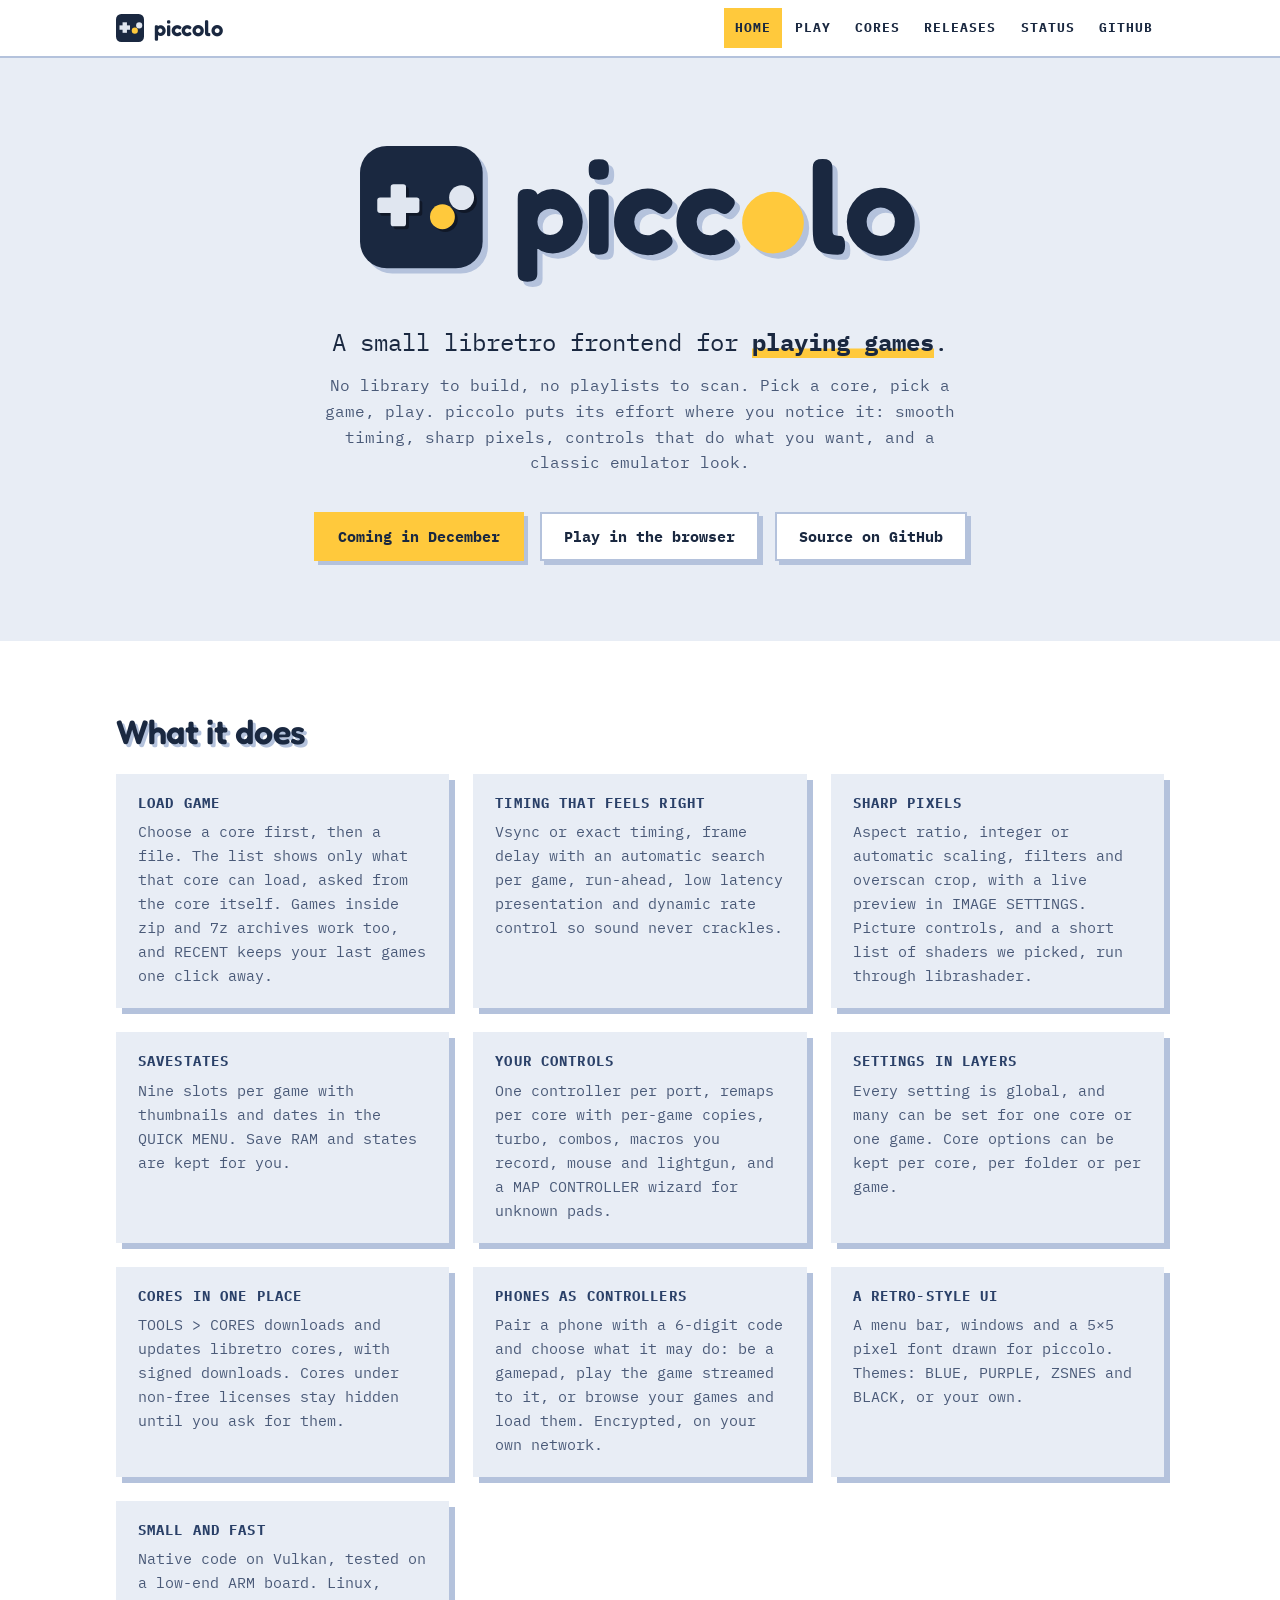
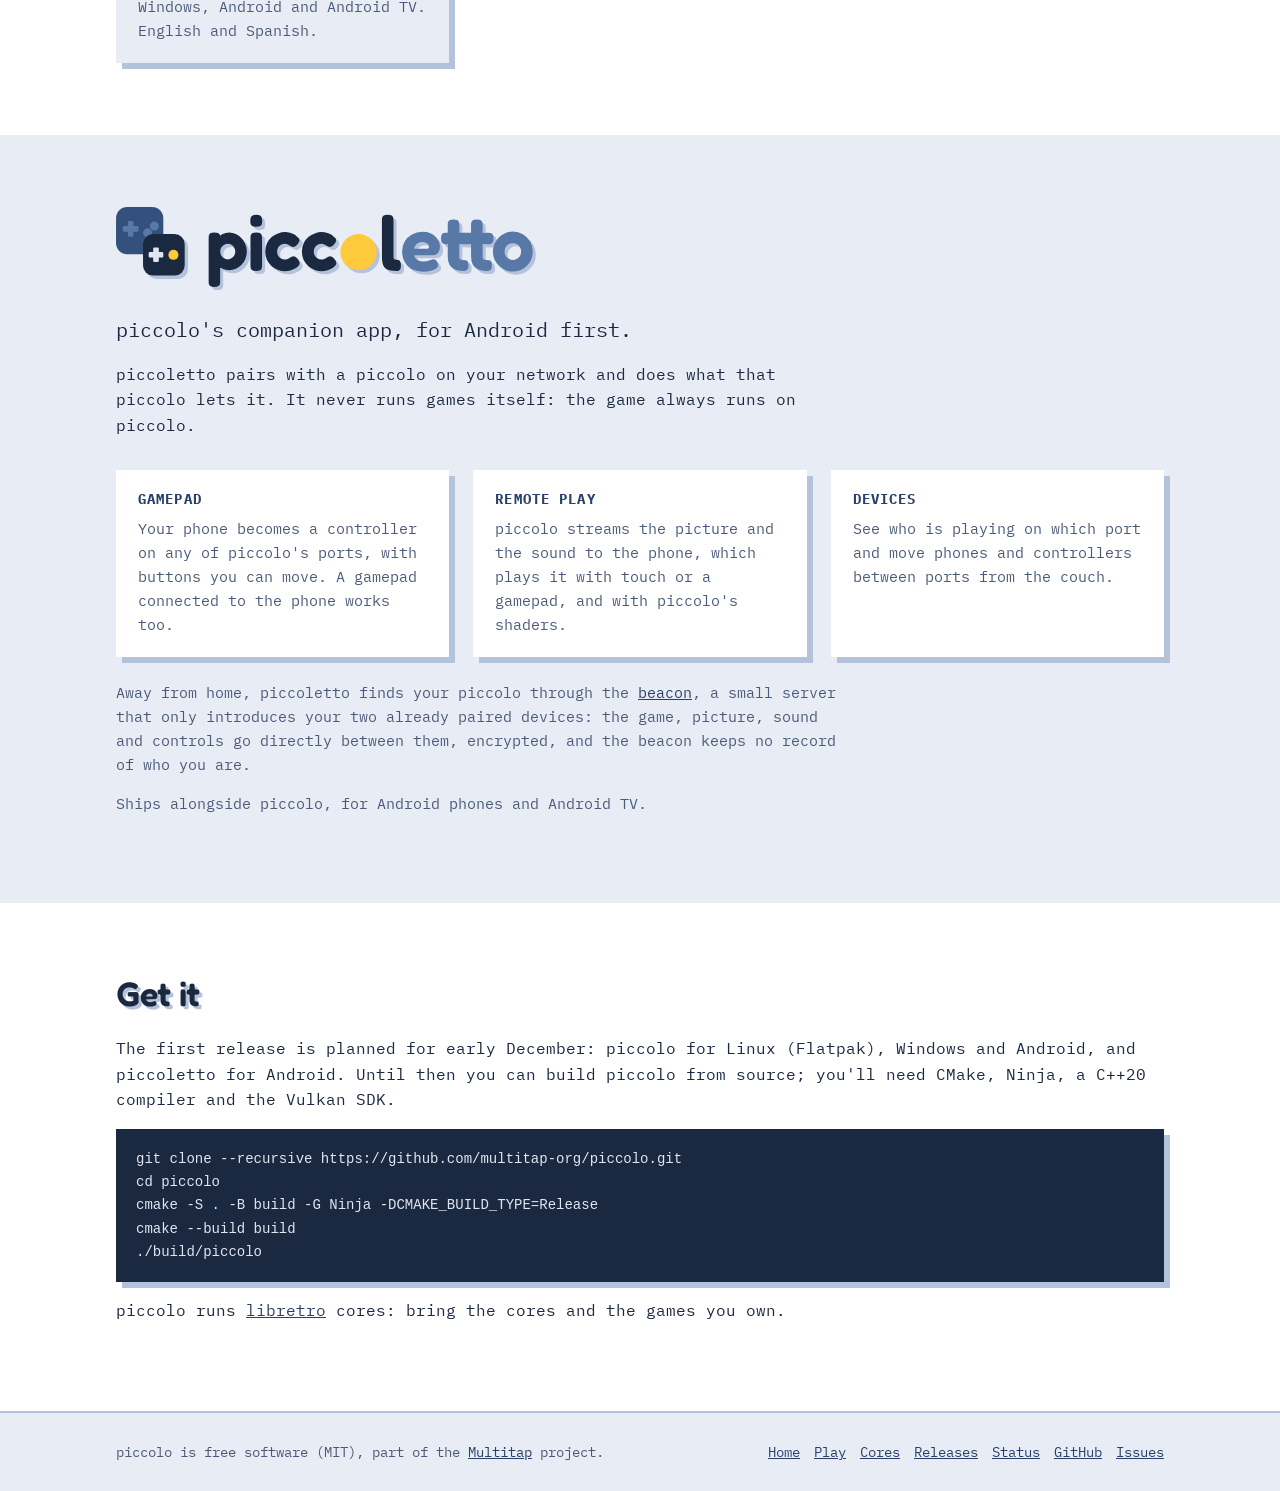
==== commit 9c7190d6: "Home: what the beacon is, next to piccoletto (it doesn't track anyone) Co-Authored-By: Claude Opus 5" ====
--- a/index.html
+++ b/index.html
@@ -144,6 +144,10 @@
             from the couch.</p>
         </article>
       </div>
+      <p class="note">Away from home, piccoletto finds your piccolo through the
+        <a href="https://beacon.get-piccolo.app/status/#about">beacon</a>, a small server that only
+        introduces your two already paired devices: the game, picture, sound and controls go
+        directly between them, encrypted, and the beacon keeps no record of who you are.</p>
       <p class="note">Ships alongside piccolo, for Android phones and Android TV.</p>
     </div>
   </div>
--- a/assets/v1/site.css
+++ b/assets/v1/site.css
@@ -69,6 +69,7 @@
 }
 
 * { box-sizing: border-box; }
+[hidden] { display: none !important; }
 
 body {
   margin: 0;
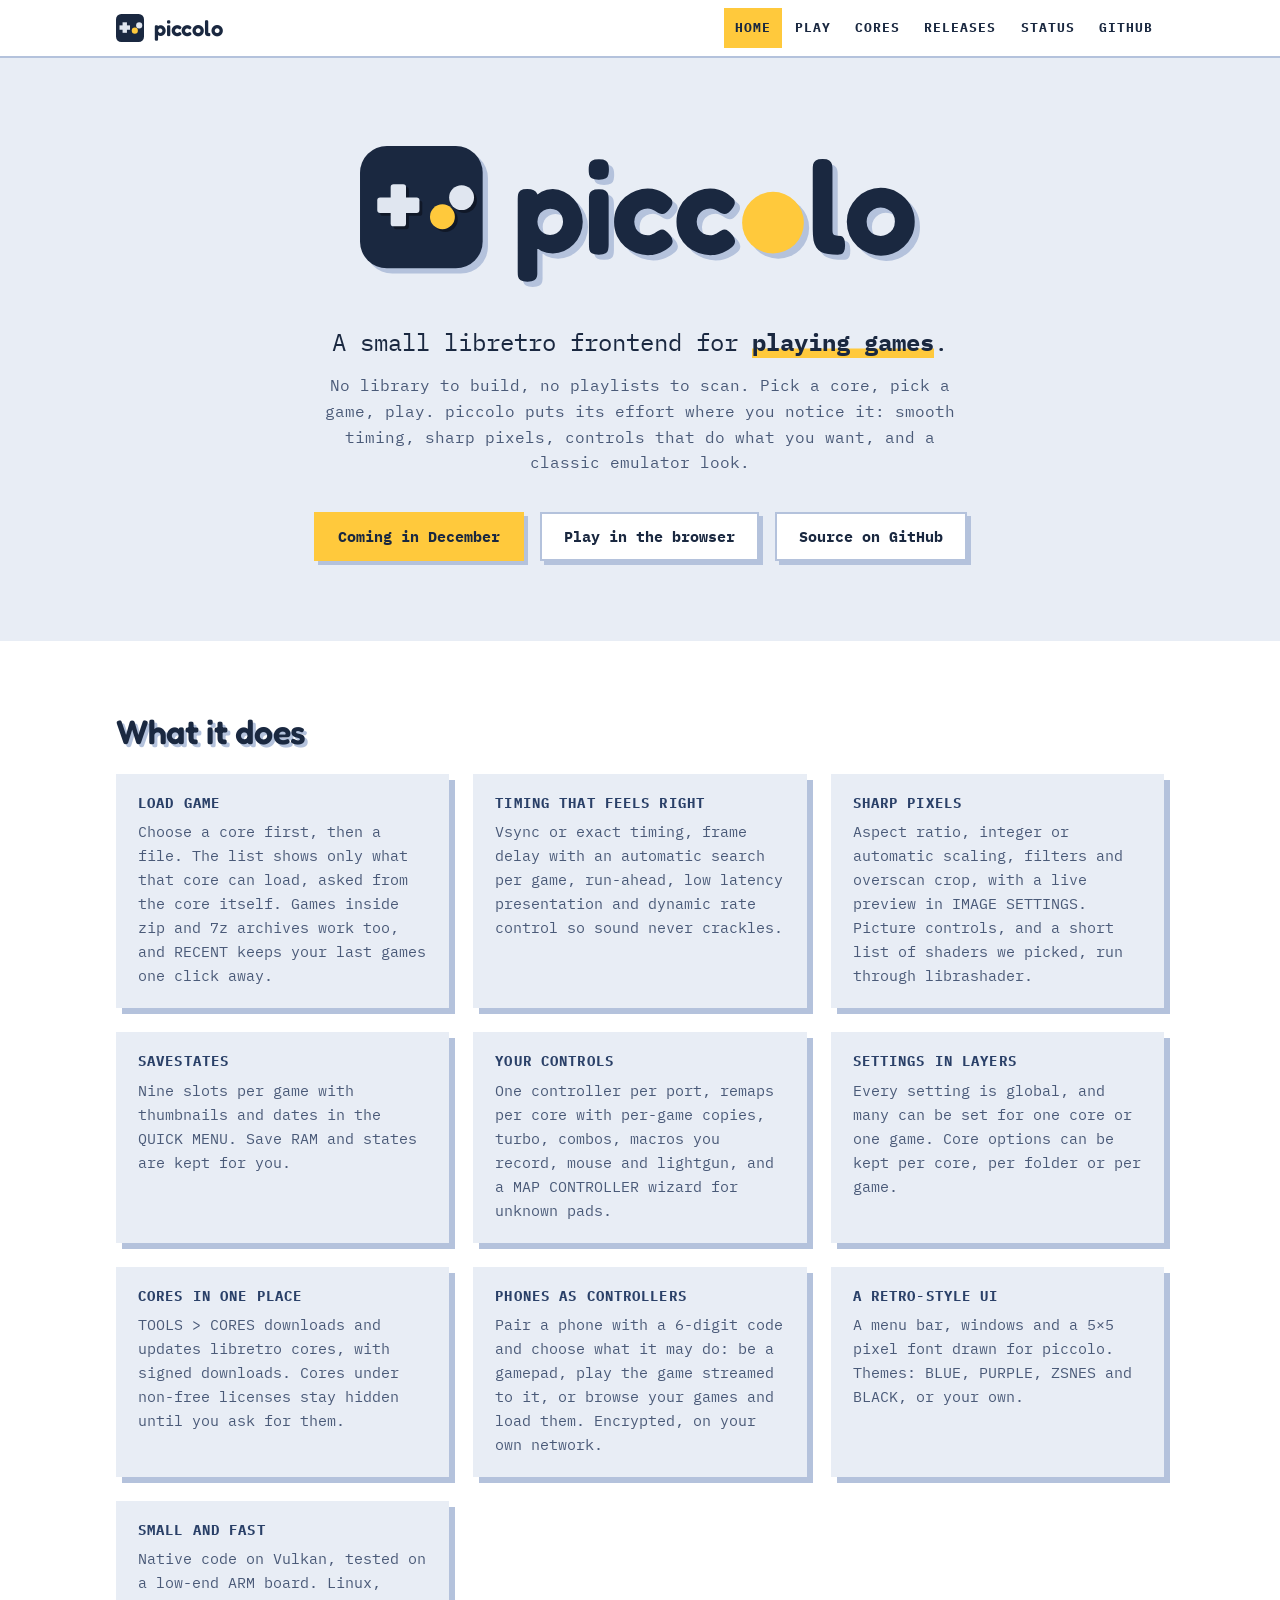
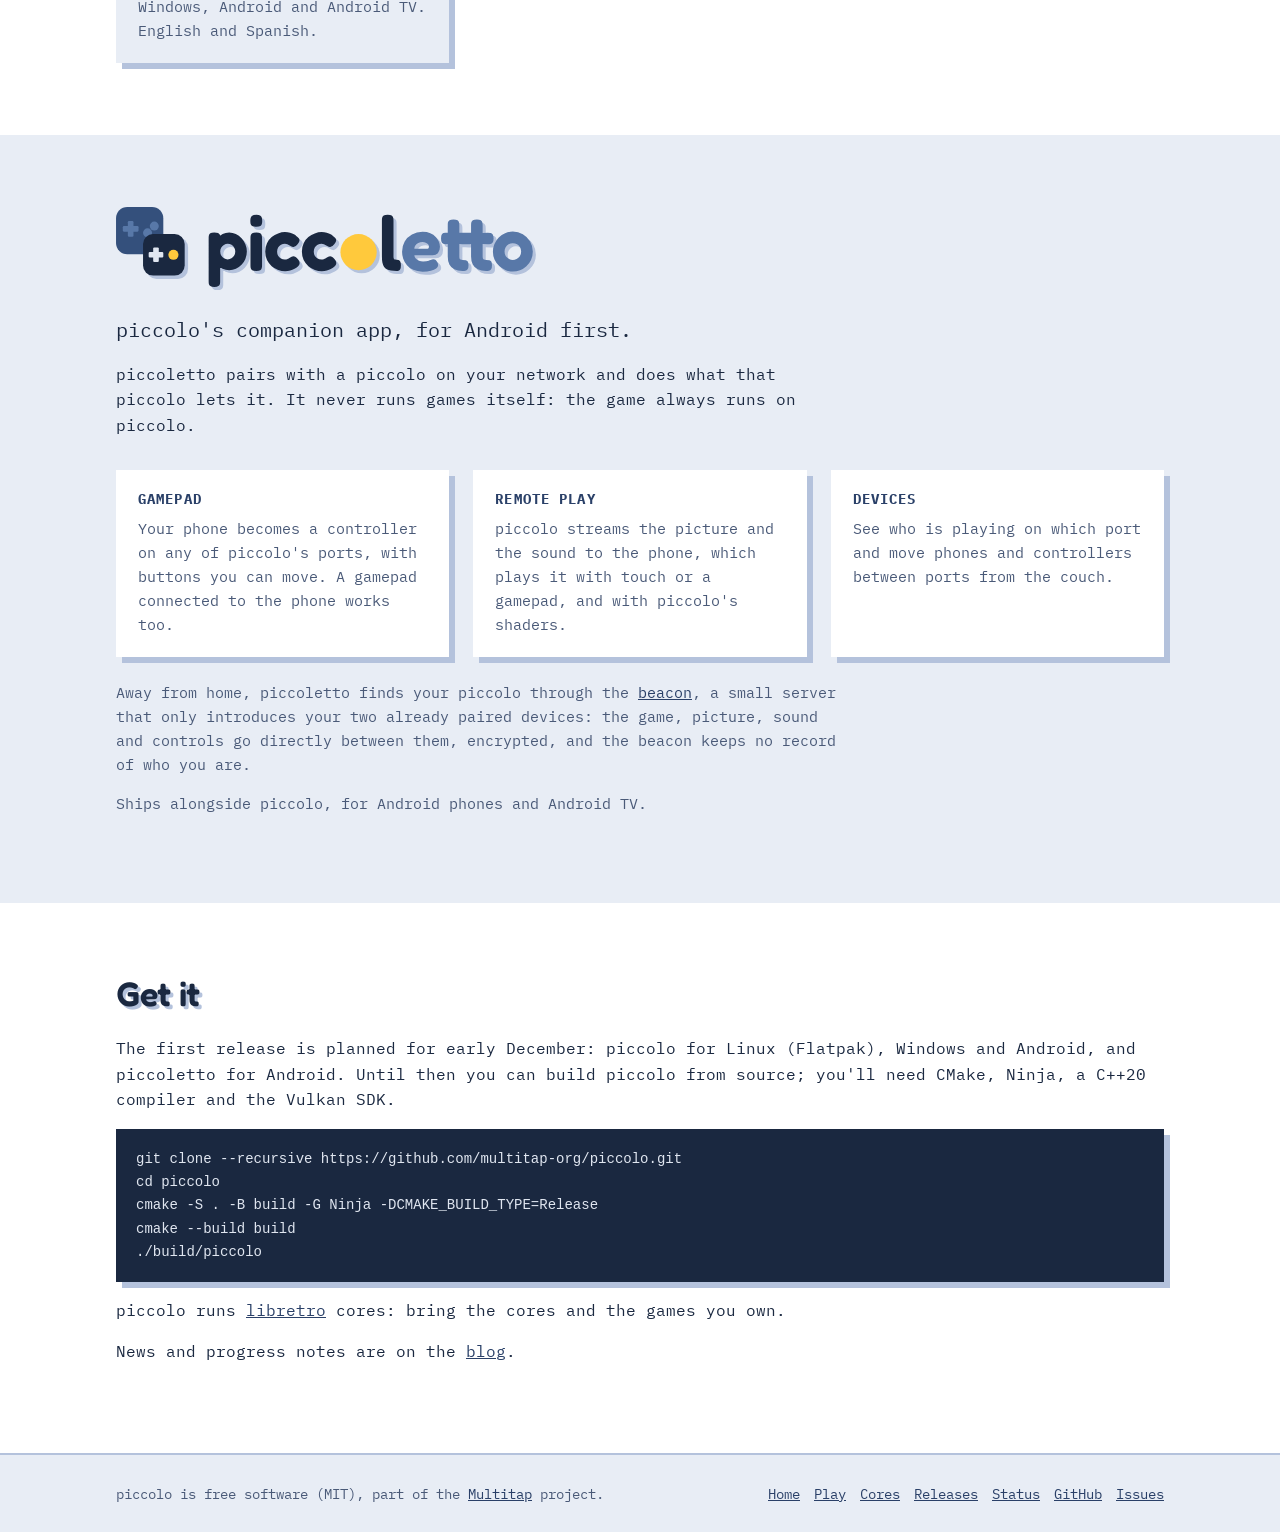
==== commit 9d459359: "Blog: markdown posts in blog/posts, pages written by tools/make-blog.py The pages, the Atom feed and" ====
--- a/index.html
+++ b/index.html
@@ -165,6 +165,7 @@
 cmake --build build
 ./build/piccolo</code></pre>
     <p>piccolo runs <a href="https://www.libretro.com/">libretro</a> cores: bring the cores and the games you own.</p>
+    <p>News and progress notes are on the <a href="blog/">blog</a>.</p>
   </div>
 </section>
 
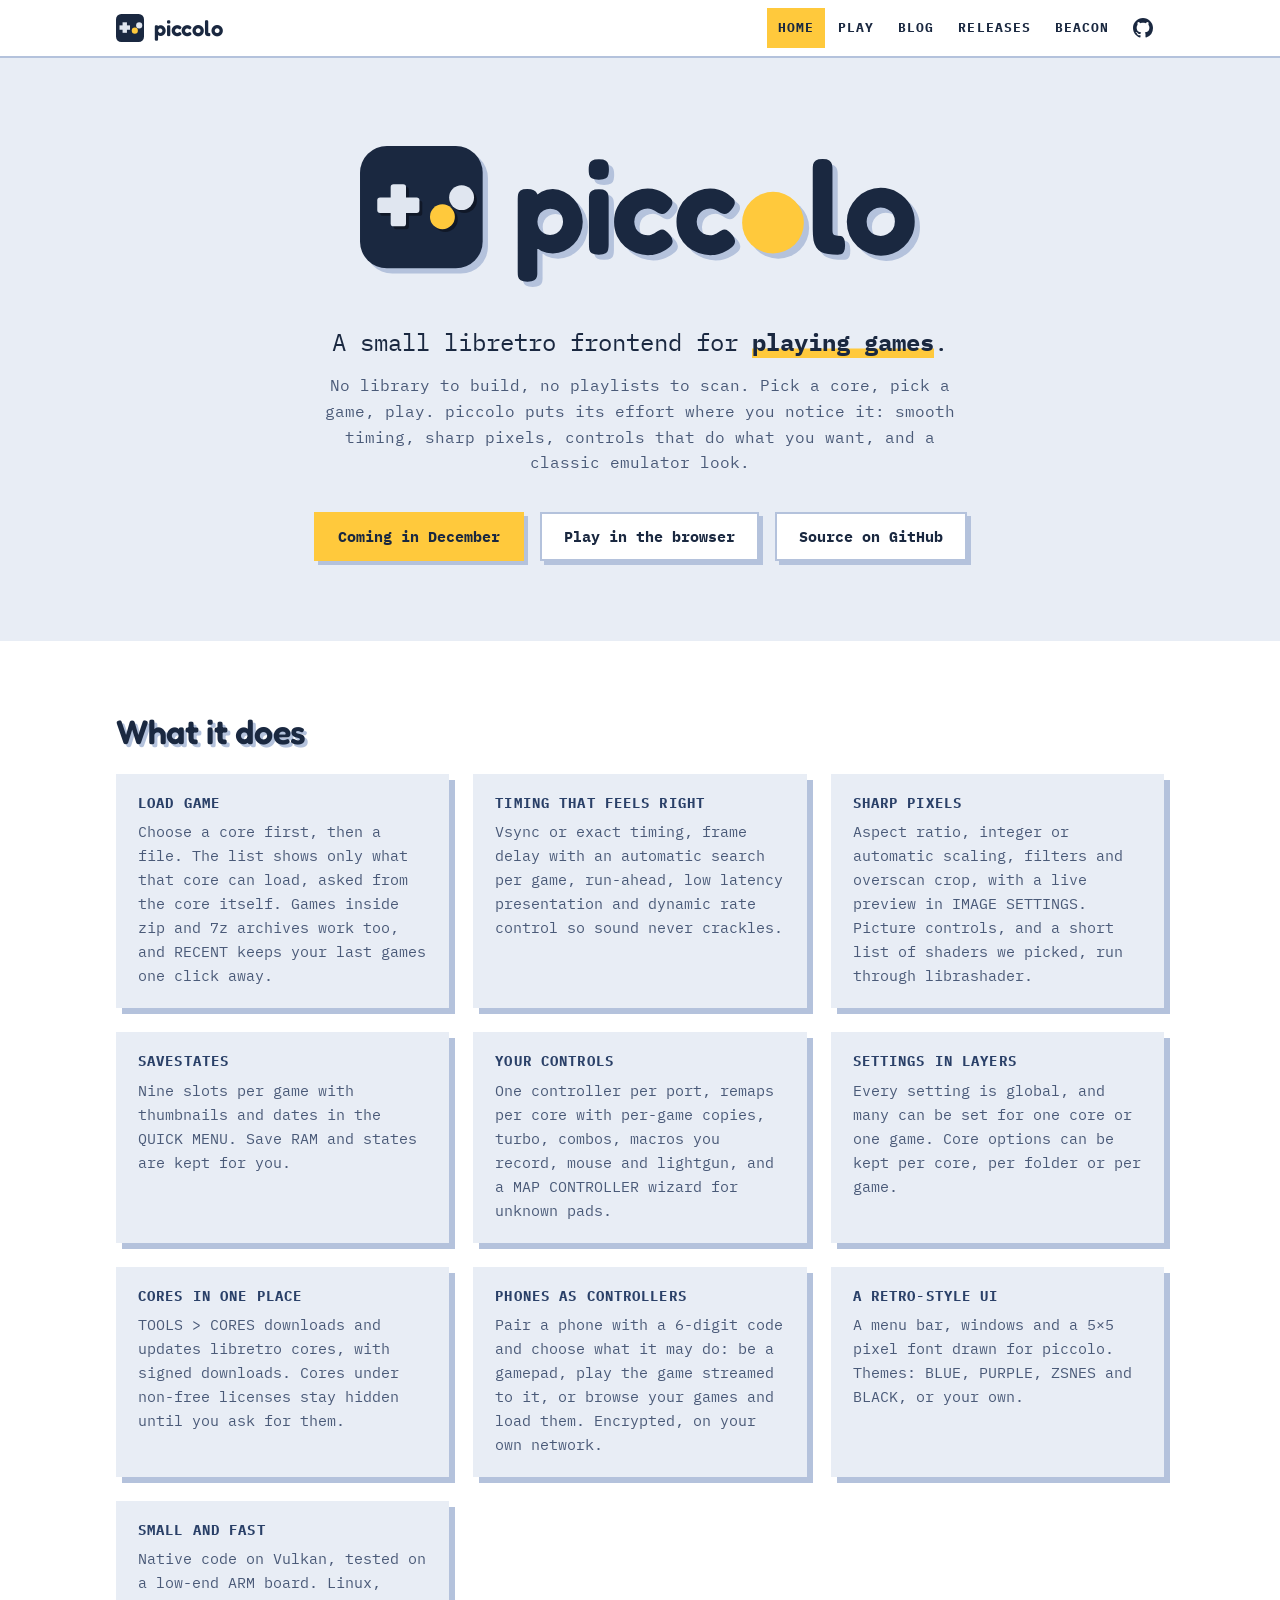
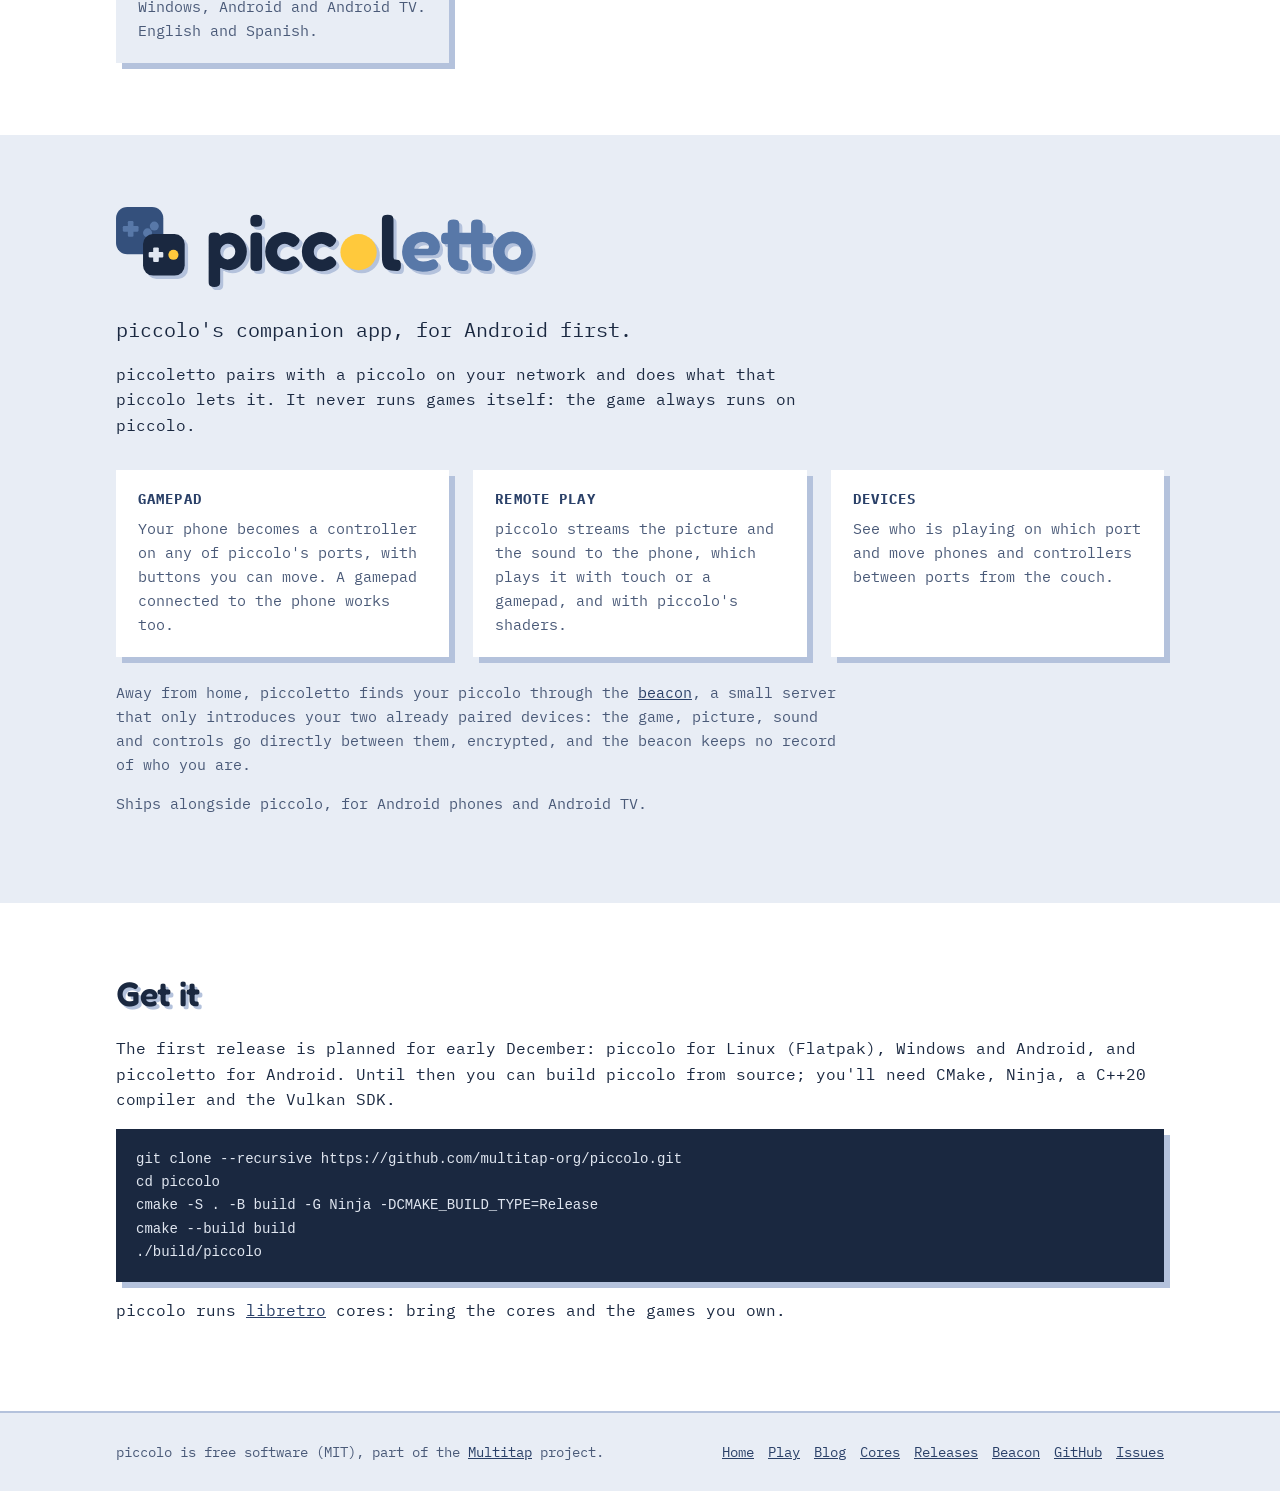
==== commit 04c52a9c: "Sites bar: Home, Play, Blog, Releases, Beacon, GitHub as an icon Blog joins the bar and the footer (" ====
--- a/index.html
+++ b/index.html
@@ -26,10 +26,10 @@
     <nav class="sites-nav" aria-label="piccolo's sites">
       <a data-site="home" href="https://get-piccolo.app/">Home</a>
       <a data-site="play" href="https://get-piccolo.app/play/">Play</a>
-      <a data-site="cores" href="https://cores.get-piccolo.app/cores/">Cores</a>
+      <a data-site="blog" href="https://get-piccolo.app/blog/">Blog</a>
       <a data-site="releases" href="https://releases.get-piccolo.app/">Releases</a>
-      <a data-site="status" href="https://beacon.get-piccolo.app/status/">Status</a>
-      <a href="https://github.com/multitap-org/piccolo">GitHub</a>
+      <a data-site="status" href="https://beacon.get-piccolo.app/status/">Beacon</a>
+      <a class="sites-nav-icon" href="https://github.com/multitap-org/piccolo" aria-label="GitHub" title="GitHub"><svg viewBox="0 0 16 16" width="20" height="20" fill="currentColor" aria-hidden="true"><path d="M8 0C3.58 0 0 3.58 0 8c0 3.54 2.29 6.53 5.47 7.59.4.07.55-.17.55-.38 0-.19-.01-.82-.01-1.49-2.01.37-2.53-.49-2.69-.94-.09-.23-.48-.94-.82-1.13-.28-.15-.68-.52-.01-.53.63-.01 1.08.58 1.23.82.72 1.21 1.87.87 2.33.66.07-.52.28-.87.51-1.07-1.78-.2-3.64-.89-3.64-3.95 0-.87.31-1.59.82-2.15-.08-.2-.36-1.02.08-2.12 0 0 .67-.21 2.2.82.64-.18 1.32-.27 2-.27s1.36.09 2 .27c1.53-1.04 2.2-.82 2.2-.82.44 1.1.16 1.92.08 2.12.51.56.82 1.27.82 2.15 0 3.07-1.87 3.75-3.65 3.95.29.25.54.73.54 1.48 0 1.07-.01 1.93-.01 2.2 0 .21.15.46.55.38A8.01 8.01 0 0 0 16 8c0-4.42-3.58-8-8-8z"/></svg></a>
     </nav>
   </div>
 </header>
@@ -165,7 +165,6 @@
 cmake --build build
 ./build/piccolo</code></pre>
     <p>piccolo runs <a href="https://www.libretro.com/">libretro</a> cores: bring the cores and the games you own.</p>
-    <p>News and progress notes are on the <a href="blog/">blog</a>.</p>
   </div>
 </section>
 
@@ -175,7 +174,7 @@
 <footer class="sites-foot">
   <div class="wrap sites-foot-row">
     <p>piccolo is free software (MIT), part of the <a href="https://github.com/multitap-org">Multitap</a> project.</p>
-    <p class="sites-foot-links"><a href="https://get-piccolo.app/">Home</a> <a href="https://get-piccolo.app/play/">Play</a> <a href="https://cores.get-piccolo.app/cores/">Cores</a> <a href="https://releases.get-piccolo.app/">Releases</a> <a href="https://beacon.get-piccolo.app/status/">Status</a> <a href="https://github.com/multitap-org/piccolo">GitHub</a> <a href="https://github.com/multitap-org/piccolo/issues">Issues</a></p>
+    <p class="sites-foot-links"><a href="https://get-piccolo.app/">Home</a> <a href="https://get-piccolo.app/play/">Play</a> <a href="https://get-piccolo.app/blog/">Blog</a> <a href="https://cores.get-piccolo.app/cores/">Cores</a> <a href="https://releases.get-piccolo.app/">Releases</a> <a href="https://beacon.get-piccolo.app/status/">Beacon</a> <a href="https://github.com/multitap-org/piccolo">GitHub</a> <a href="https://github.com/multitap-org/piccolo/issues">Issues</a></p>
   </div>
 </footer>
 <!-- /sites-footer -->
--- a/assets/v1/site.css
+++ b/assets/v1/site.css
@@ -96,7 +96,7 @@
 }
 
 /* ---- The sites bar: the same markup on every site (sites-header.html).
-   <body data-site="home|play|cores|releases|status"> lights its entry and
+   <body data-site="home|play|blog|cores|releases|status"> lights its entry and
    names the site next to the brand. ---- */
 .sites-bar { background: var(--band); border-bottom: 2px solid var(--shadow); }
 .sites-bar-row { display: flex; align-items: center; gap: 8px 20px; flex-wrap: wrap; min-height: 56px; }
@@ -107,6 +107,7 @@
 .sites-brand svg { width: 28px; height: 28px; flex: none; }
 .sites-brand::after { font: 400 14px/1 var(--font-text); color: var(--muted); letter-spacing: 0; }
 body[data-site="play"] .sites-brand::after { content: "/ play"; }
+body[data-site="blog"] .sites-brand::after { content: "/ blog"; }
 body[data-site="cores"] .sites-brand::after { content: "/ cores"; }
 body[data-site="releases"] .sites-brand::after { content: "/ releases"; }
 body[data-site="status"] .sites-brand::after { content: "/ status"; }
@@ -118,11 +119,15 @@
 .sites-nav a:hover { color: var(--text); box-shadow: inset 0 -3px 0 var(--accent); }
 body[data-site="home"] .sites-nav a[data-site="home"],
 body[data-site="play"] .sites-nav a[data-site="play"],
+body[data-site="blog"] .sites-nav a[data-site="blog"],
 body[data-site="cores"] .sites-nav a[data-site="cores"],
 body[data-site="releases"] .sites-nav a[data-site="releases"],
 body[data-site="status"] .sites-nav a[data-site="status"] {
   background: var(--accent); color: var(--on-accent); box-shadow: none;
 }
+/* An entry that is only an icon (GitHub): the svg carries its own size. */
+.sites-nav a.sites-nav-icon { display: flex; align-items: center; padding: 8px 11px; }
+.sites-nav-icon svg { display: block; flex: none; }
 
 /* ---- The footer: identical everywhere (sites-footer.html). ---- */
 .sites-foot { border-top: 2px solid var(--shadow); color: var(--muted); font-size: 14px; padding: 28px 0 32px; }
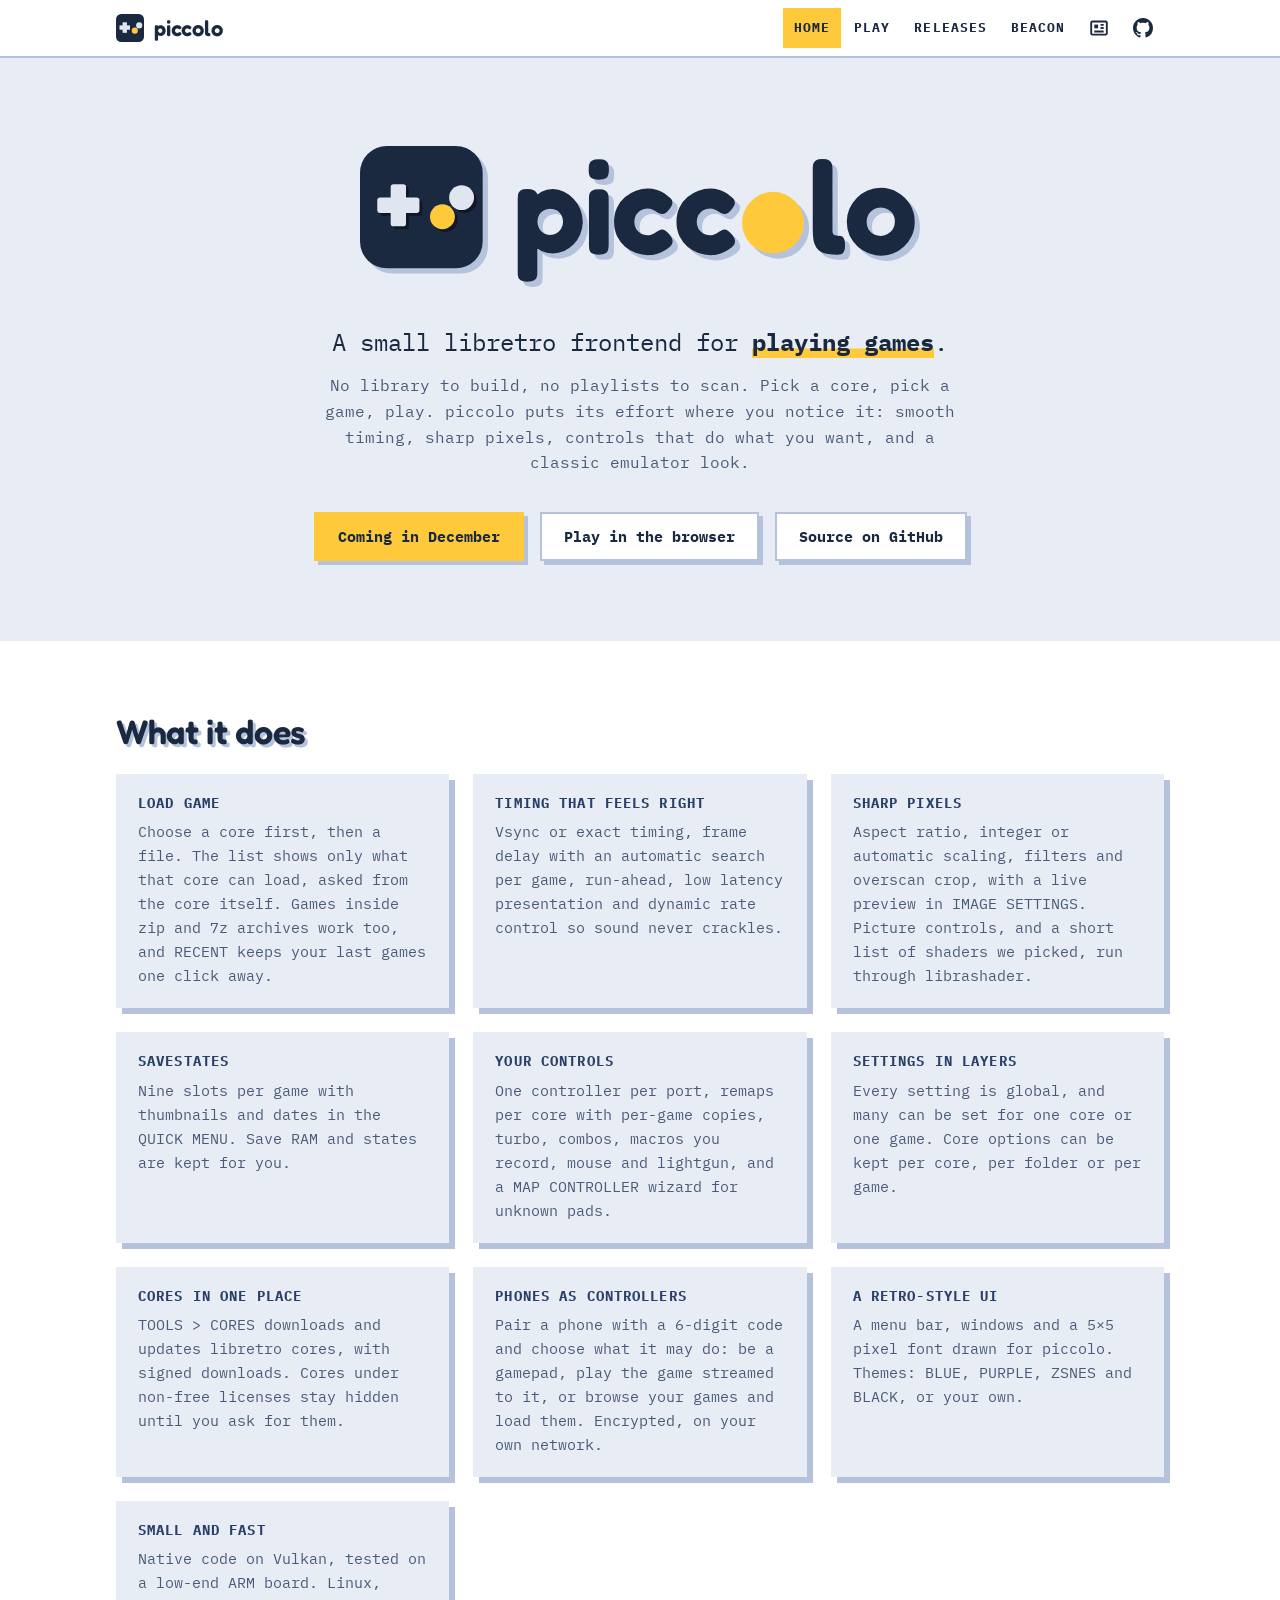
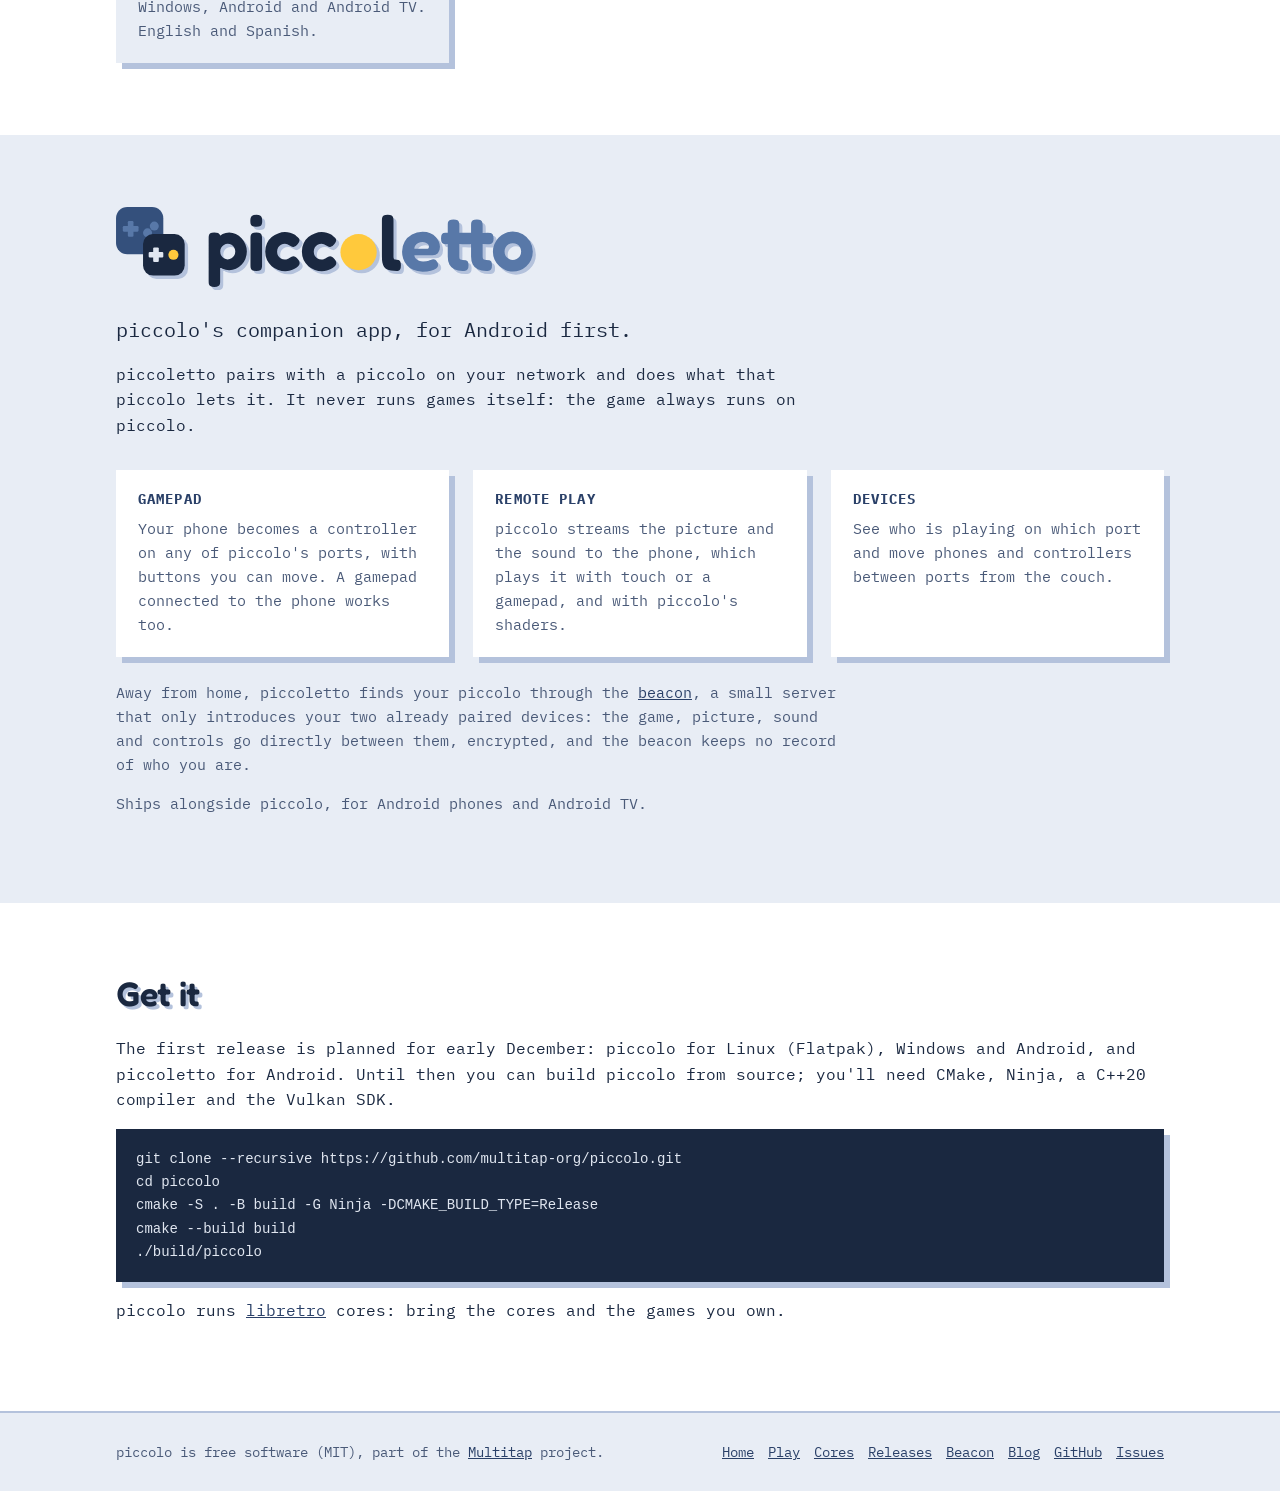
==== commit db0d3d60: "Sites bar: Blog after Beacon, as a news icon Co-Authored-By: Claude Fable 5.2 <noreply@anthropic.com" ====
--- a/index.html
+++ b/index.html
@@ -26,9 +26,9 @@
     <nav class="sites-nav" aria-label="piccolo's sites">
       <a data-site="home" href="https://get-piccolo.app/">Home</a>
       <a data-site="play" href="https://get-piccolo.app/play/">Play</a>
-      <a data-site="blog" href="https://get-piccolo.app/blog/">Blog</a>
       <a data-site="releases" href="https://releases.get-piccolo.app/">Releases</a>
       <a data-site="status" href="https://beacon.get-piccolo.app/status/">Beacon</a>
+      <a class="sites-nav-icon" data-site="blog" href="https://get-piccolo.app/blog/" aria-label="Blog" title="Blog"><svg viewBox="0 0 16 16" width="20" height="20" fill="none" stroke="currentColor" stroke-width="1.5" aria-hidden="true"><rect x="1.75" y="2.75" width="12.5" height="10.5" rx="1"/><rect x="4.25" y="5.25" width="3" height="3" fill="currentColor" stroke="none"/><path d="M9.25 5.5h2.5M9.25 8h2.5M4.25 10.75h7.5"/></svg></a>
       <a class="sites-nav-icon" href="https://github.com/multitap-org/piccolo" aria-label="GitHub" title="GitHub"><svg viewBox="0 0 16 16" width="20" height="20" fill="currentColor" aria-hidden="true"><path d="M8 0C3.58 0 0 3.58 0 8c0 3.54 2.29 6.53 5.47 7.59.4.07.55-.17.55-.38 0-.19-.01-.82-.01-1.49-2.01.37-2.53-.49-2.69-.94-.09-.23-.48-.94-.82-1.13-.28-.15-.68-.52-.01-.53.63-.01 1.08.58 1.23.82.72 1.21 1.87.87 2.33.66.07-.52.28-.87.51-1.07-1.78-.2-3.64-.89-3.64-3.95 0-.87.31-1.59.82-2.15-.08-.2-.36-1.02.08-2.12 0 0 .67-.21 2.2.82.64-.18 1.32-.27 2-.27s1.36.09 2 .27c1.53-1.04 2.2-.82 2.2-.82.44 1.1.16 1.92.08 2.12.51.56.82 1.27.82 2.15 0 3.07-1.87 3.75-3.65 3.95.29.25.54.73.54 1.48 0 1.07-.01 1.93-.01 2.2 0 .21.15.46.55.38A8.01 8.01 0 0 0 16 8c0-4.42-3.58-8-8-8z"/></svg></a>
     </nav>
   </div>
@@ -174,7 +174,7 @@
 <footer class="sites-foot">
   <div class="wrap sites-foot-row">
     <p>piccolo is free software (MIT), part of the <a href="https://github.com/multitap-org">Multitap</a> project.</p>
-    <p class="sites-foot-links"><a href="https://get-piccolo.app/">Home</a> <a href="https://get-piccolo.app/play/">Play</a> <a href="https://get-piccolo.app/blog/">Blog</a> <a href="https://cores.get-piccolo.app/cores/">Cores</a> <a href="https://releases.get-piccolo.app/">Releases</a> <a href="https://beacon.get-piccolo.app/status/">Beacon</a> <a href="https://github.com/multitap-org/piccolo">GitHub</a> <a href="https://github.com/multitap-org/piccolo/issues">Issues</a></p>
+    <p class="sites-foot-links"><a href="https://get-piccolo.app/">Home</a> <a href="https://get-piccolo.app/play/">Play</a> <a href="https://cores.get-piccolo.app/cores/">Cores</a> <a href="https://releases.get-piccolo.app/">Releases</a> <a href="https://beacon.get-piccolo.app/status/">Beacon</a> <a href="https://get-piccolo.app/blog/">Blog</a> <a href="https://github.com/multitap-org/piccolo">GitHub</a> <a href="https://github.com/multitap-org/piccolo/issues">Issues</a></p>
   </div>
 </footer>
 <!-- /sites-footer -->
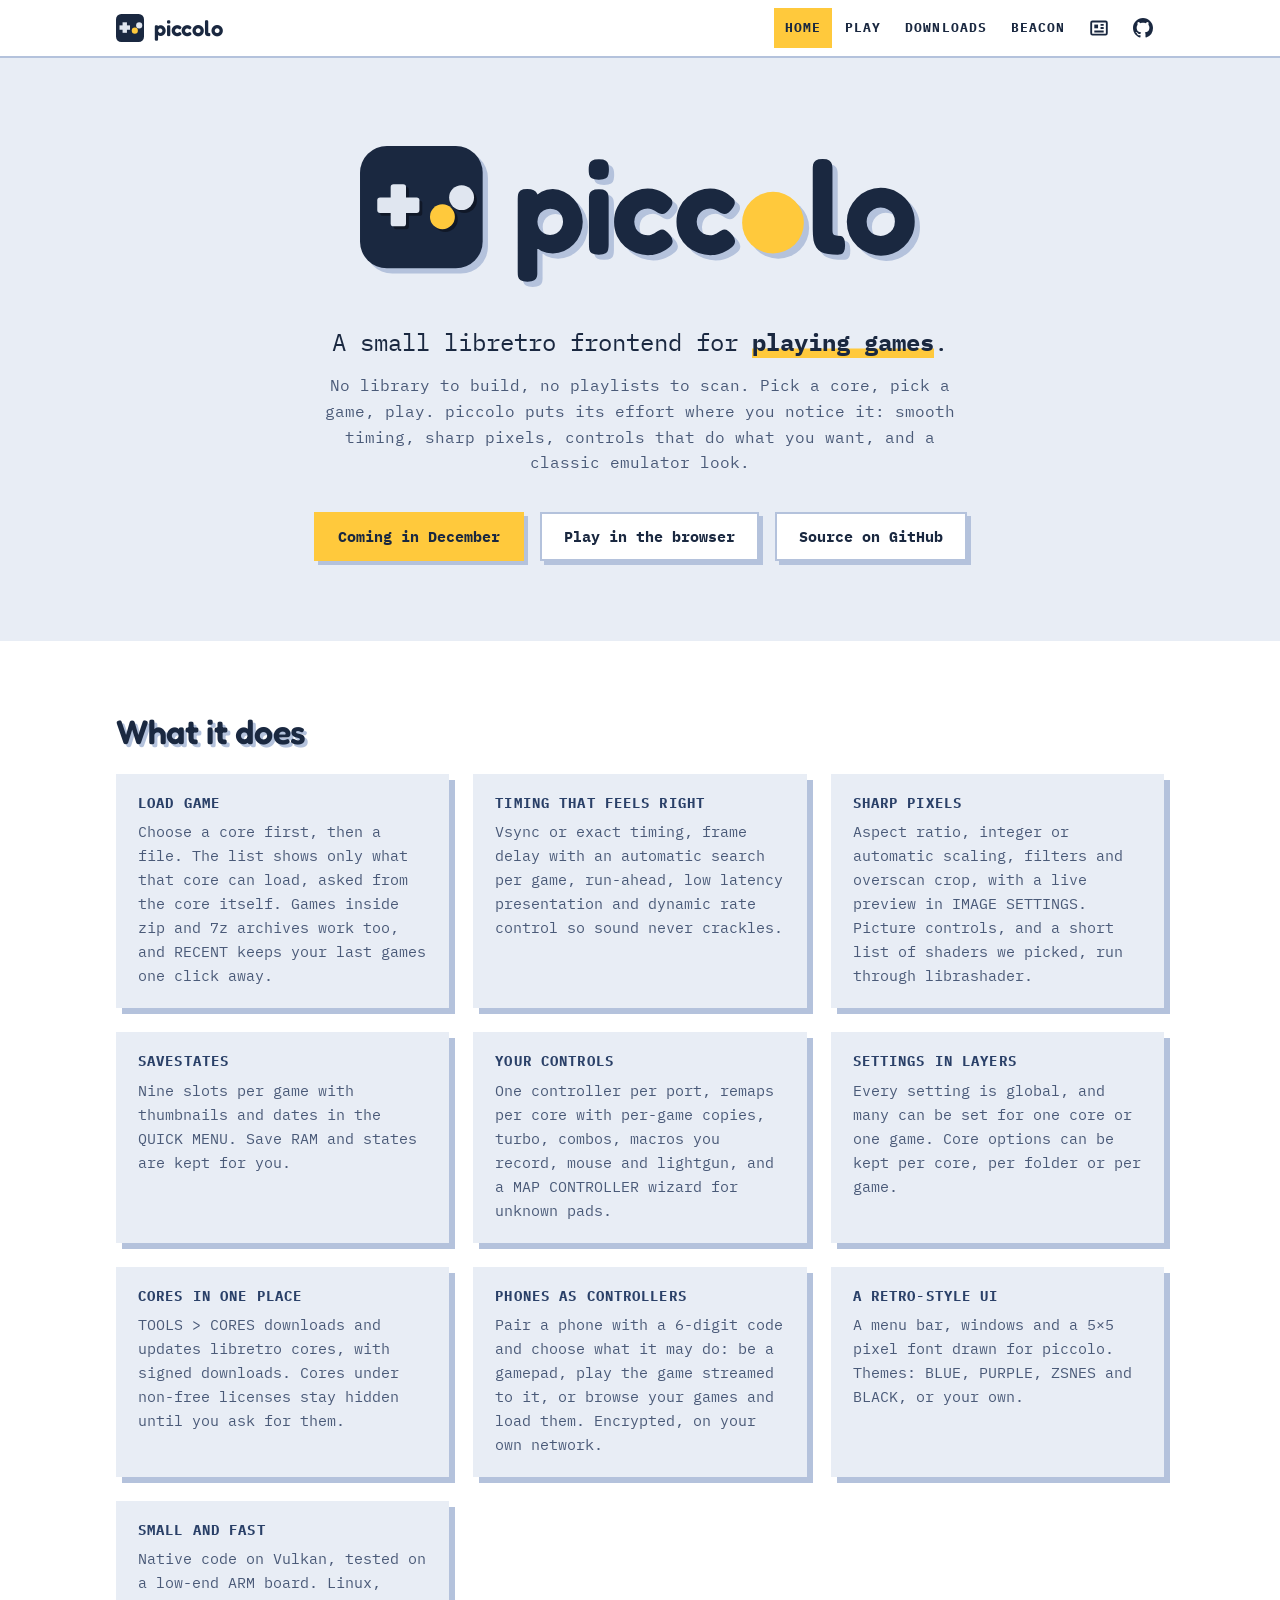
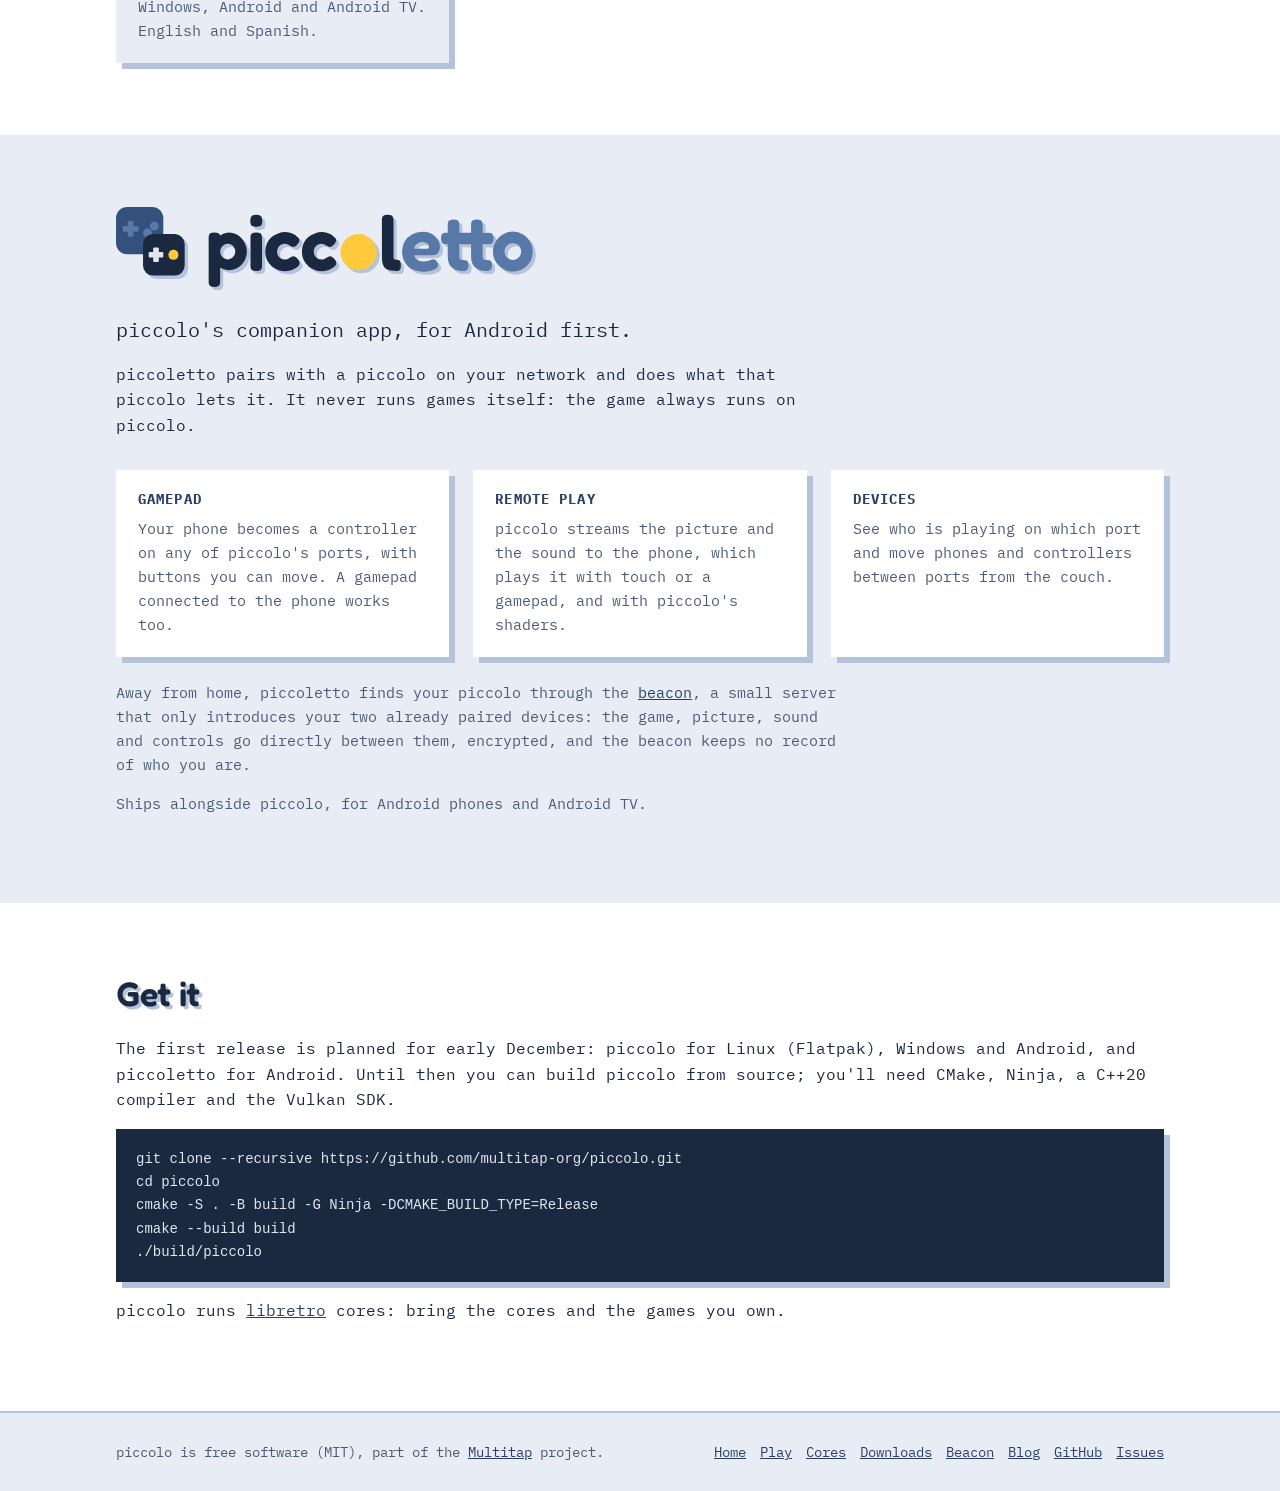
==== commit dff9b0dc: "Sites bar: Releases is labelled Downloads Co-Authored-By: Claude Fable 5.2 <noreply@anthropic.com>" ====
--- a/index.html
+++ b/index.html
@@ -26,7 +26,7 @@
     <nav class="sites-nav" aria-label="piccolo's sites">
       <a data-site="home" href="https://get-piccolo.app/">Home</a>
       <a data-site="play" href="https://get-piccolo.app/play/">Play</a>
-      <a data-site="releases" href="https://releases.get-piccolo.app/">Releases</a>
+      <a data-site="releases" href="https://releases.get-piccolo.app/">Downloads</a>
       <a data-site="status" href="https://beacon.get-piccolo.app/status/">Beacon</a>
       <a class="sites-nav-icon" data-site="blog" href="https://get-piccolo.app/blog/" aria-label="Blog" title="Blog"><svg viewBox="0 0 16 16" width="20" height="20" fill="none" stroke="currentColor" stroke-width="1.5" aria-hidden="true"><rect x="1.75" y="2.75" width="12.5" height="10.5" rx="1"/><rect x="4.25" y="5.25" width="3" height="3" fill="currentColor" stroke="none"/><path d="M9.25 5.5h2.5M9.25 8h2.5M4.25 10.75h7.5"/></svg></a>
       <a class="sites-nav-icon" href="https://github.com/multitap-org/piccolo" aria-label="GitHub" title="GitHub"><svg viewBox="0 0 16 16" width="20" height="20" fill="currentColor" aria-hidden="true"><path d="M8 0C3.58 0 0 3.58 0 8c0 3.54 2.29 6.53 5.47 7.59.4.07.55-.17.55-.38 0-.19-.01-.82-.01-1.49-2.01.37-2.53-.49-2.69-.94-.09-.23-.48-.94-.82-1.13-.28-.15-.68-.52-.01-.53.63-.01 1.08.58 1.23.82.72 1.21 1.87.87 2.33.66.07-.52.28-.87.51-1.07-1.78-.2-3.64-.89-3.64-3.95 0-.87.31-1.59.82-2.15-.08-.2-.36-1.02.08-2.12 0 0 .67-.21 2.2.82.64-.18 1.32-.27 2-.27s1.36.09 2 .27c1.53-1.04 2.2-.82 2.2-.82.44 1.1.16 1.92.08 2.12.51.56.82 1.27.82 2.15 0 3.07-1.87 3.75-3.65 3.95.29.25.54.73.54 1.48 0 1.07-.01 1.93-.01 2.2 0 .21.15.46.55.38A8.01 8.01 0 0 0 16 8c0-4.42-3.58-8-8-8z"/></svg></a>
@@ -174,7 +174,7 @@
 <footer class="sites-foot">
   <div class="wrap sites-foot-row">
     <p>piccolo is free software (MIT), part of the <a href="https://github.com/multitap-org">Multitap</a> project.</p>
-    <p class="sites-foot-links"><a href="https://get-piccolo.app/">Home</a> <a href="https://get-piccolo.app/play/">Play</a> <a href="https://cores.get-piccolo.app/cores/">Cores</a> <a href="https://releases.get-piccolo.app/">Releases</a> <a href="https://beacon.get-piccolo.app/status/">Beacon</a> <a href="https://get-piccolo.app/blog/">Blog</a> <a href="https://github.com/multitap-org/piccolo">GitHub</a> <a href="https://github.com/multitap-org/piccolo/issues">Issues</a></p>
+    <p class="sites-foot-links"><a href="https://get-piccolo.app/">Home</a> <a href="https://get-piccolo.app/play/">Play</a> <a href="https://cores.get-piccolo.app/cores/">Cores</a> <a href="https://releases.get-piccolo.app/">Downloads</a> <a href="https://beacon.get-piccolo.app/status/">Beacon</a> <a href="https://get-piccolo.app/blog/">Blog</a> <a href="https://github.com/multitap-org/piccolo">GitHub</a> <a href="https://github.com/multitap-org/piccolo/issues">Issues</a></p>
   </div>
 </footer>
 <!-- /sites-footer -->
--- a/assets/v1/site.css
+++ b/assets/v1/site.css
@@ -109,7 +109,7 @@
 body[data-site="play"] .sites-brand::after { content: "/ play"; }
 body[data-site="blog"] .sites-brand::after { content: "/ blog"; }
 body[data-site="cores"] .sites-brand::after { content: "/ cores"; }
-body[data-site="releases"] .sites-brand::after { content: "/ releases"; }
+body[data-site="releases"] .sites-brand::after { content: "/ downloads"; }
 body[data-site="status"] .sites-brand::after { content: "/ status"; }
 .sites-nav { display: flex; gap: 2px; margin-left: auto; }
 .sites-nav a {
